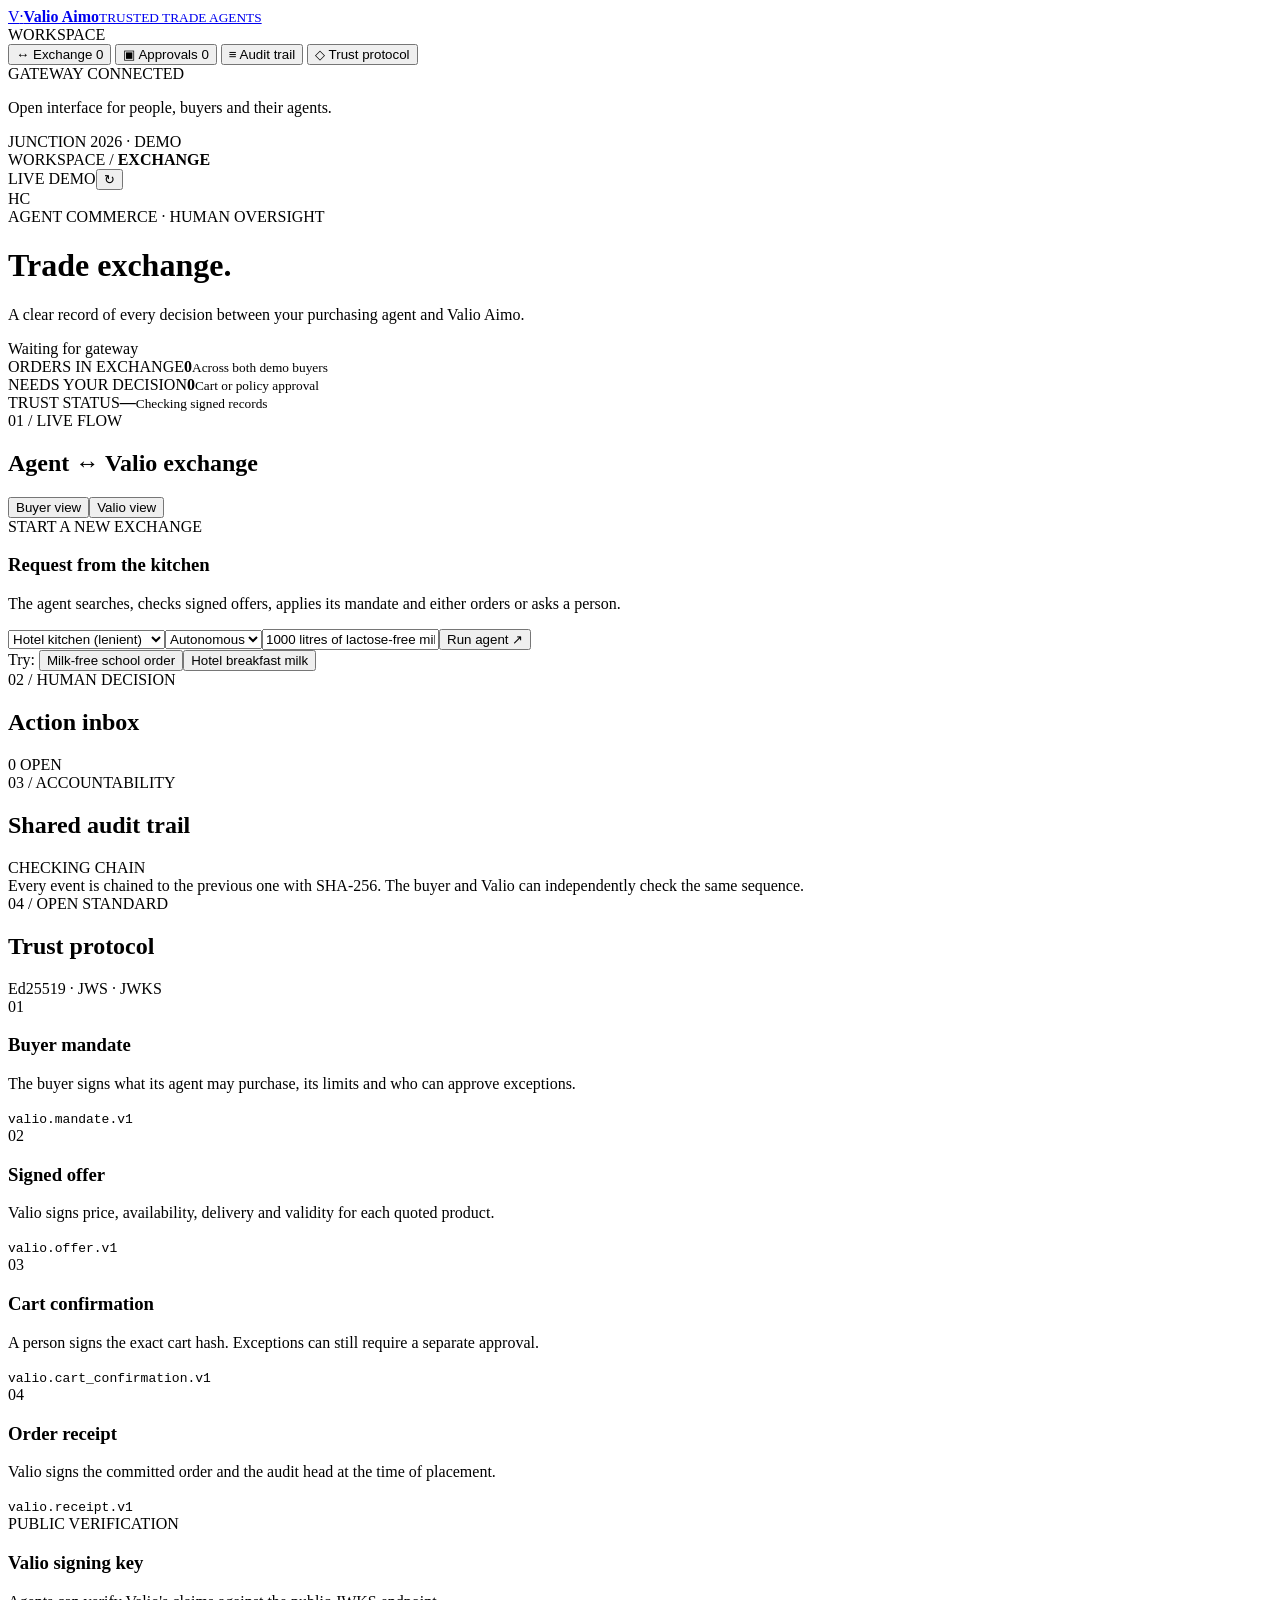
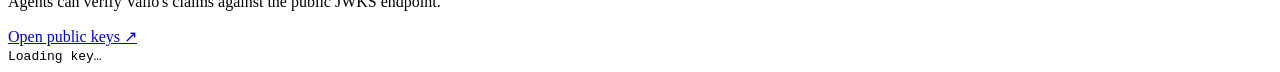
==== trade-agents/web/index.html @ f9c4aab0 "feat: опубликовать Trusted Trade Agents для Junction 2026" ====
<!doctype html>
<html lang="en">
<head>
  <meta charset="utf-8">
  <meta name="viewport" content="width=device-width, initial-scale=1">
  <meta name="theme-color" content="#f6f5f0">
  <title>Valio Aimo · Trusted Trade Agents</title>
  <link rel="stylesheet" href="/app.css">
  <script type="module" src="/app.js"></script>
</head>
<body>
  <div class="shell">
    <aside class="sidebar">
      <a class="brand" href="/" aria-label="Valio Aimo home"><span class="brand-mark">V<span>·</span></span><span class="brand-copy"><strong>Valio Aimo</strong><small>TRUSTED TRADE AGENTS</small></span></a>
      <div class="workspace-label">WORKSPACE <span class="workspace-dot"></span></div>
      <nav aria-label="Main navigation">
        <button class="nav-item active" data-view="exchange"><span class="nav-icon">↔</span> Exchange <span class="nav-count" id="exchange-count">0</span></button>
        <button class="nav-item" data-view="inbox"><span class="nav-icon">▣</span> Approvals <span class="nav-count" id="inbox-count">0</span></button>
        <button class="nav-item" data-view="audit"><span class="nav-icon">≡</span> Audit trail</button>
        <button class="nav-item" data-view="trust"><span class="nav-icon">◇</span> Trust protocol</button>
      </nav>
      <div class="sidebar-bottom"><div class="gateway-status"><span class="live-dot"></span> GATEWAY CONNECTED</div><p>Open interface for people, buyers and their agents.</p><div class="sidebar-version">JUNCTION 2026 <span>·</span> DEMO</div></div>
    </aside>

    <main class="main">
      <header class="topbar"><div class="breadcrumb">WORKSPACE <span>/</span> <b id="breadcrumb">EXCHANGE</b></div><div class="top-actions"><span class="env-pill"><span class="live-dot"></span> LIVE DEMO</span><button class="icon-button" id="refresh" aria-label="Refresh data" title="Refresh data">↻</button><div class="avatar" title="Human reviewer">HC</div></div></header>
      <div class="content">
        <div class="page-heading"><div><div class="eyebrow">AGENT COMMERCE · HUMAN OVERSIGHT</div><h1 id="page-title">Trade exchange<span class="title-period">.</span></h1><p id="page-subtitle">A clear record of every decision between your purchasing agent and Valio Aimo.</p></div><div class="heading-right"><span class="updated" id="updated">Waiting for gateway</span></div></div>

        <section class="view" id="view-exchange">
          <div class="overview-grid"><div class="metric"><span>ORDERS IN EXCHANGE</span><strong id="metric-orders">0</strong><small>Across both demo buyers</small></div><div class="metric"><span>NEEDS YOUR DECISION</span><strong id="metric-pending">0</strong><small>Cart or policy approval</small></div><div class="metric"><span>TRUST STATUS</span><strong class="trust-metric" id="metric-trust">—</strong><small id="metric-trust-note">Checking signed records</small></div></div>
          <div class="section-top"><div><div class="section-kicker">01 / LIVE FLOW</div><h2>Agent ↔ Valio exchange</h2></div><div class="segmented" aria-label="Perspective"><button class="selected" data-perspective="buyer">Buyer view</button><button data-perspective="valio">Valio view</button></div></div>
          <div class="exchange-layout"><div class="exchange-list" id="order-list"></div><div class="detail-panel" id="order-detail"></div></div>
          <div class="request-panel"><div><div class="section-kicker">START A NEW EXCHANGE</div><h3>Request from the kitchen</h3><p>The agent searches, checks signed offers, applies its mandate and either orders or asks a person.</p></div><form id="agent-form"><div class="request-fields"><select id="buyer-select" aria-label="Buyer"><option value="hotel">Hotel kitchen (lenient)</option><option value="school">School kitchen (strict)</option><option value="hospital">Hospital kitchen (strict)</option></select><select id="mode-select" aria-label="Autonomy mode"><option value="autonomous">Autonomous</option><option value="confirm_cart">Confirm cart</option><option value="advise">Advise only</option></select><input id="request-input" aria-label="Kitchen request" value="1000 litres of lactose-free milk by Monday" required minlength="5"><button class="primary-button" type="submit" id="run-button">Run agent <span>↗</span></button></div><div class="request-examples">Try: <button type="button" data-example="20 kg milk-free margarine by Wednesday" data-buyer="school">Milk-free school order</button><button type="button" data-example="1000 litres of lactose-free milk by Monday" data-buyer="hotel">Hotel breakfast milk</button></div></form></div>
        </section>

        <section class="view hidden" id="view-inbox"><div class="section-top"><div><div class="section-kicker">02 / HUMAN DECISION</div><h2>Action inbox</h2></div><span class="soft-tag" id="inbox-label">0 OPEN</span></div><div id="inbox-list" class="inbox-list"></div></section>
        <section class="view hidden" id="view-audit"><div class="section-top"><div><div class="section-kicker">03 / ACCOUNTABILITY</div><h2>Shared audit trail</h2></div><span class="soft-tag" id="chain-status">CHECKING CHAIN</span></div><div class="audit-intro">Every event is chained to the previous one with SHA-256. The buyer and Valio can independently check the same sequence.</div><div id="audit-list" class="audit-list"></div></section>
        <section class="view hidden" id="view-trust"><div class="section-top"><div><div class="section-kicker">04 / OPEN STANDARD</div><h2>Trust protocol</h2></div><span class="soft-tag">Ed25519 · JWS · JWKS</span></div><div class="protocol-grid"><article><span class="protocol-number">01</span><h3>Buyer mandate</h3><p>The buyer signs what its agent may purchase, its limits and who can approve exceptions.</p><code>valio.mandate.v1</code></article><article><span class="protocol-number">02</span><h3>Signed offer</h3><p>Valio signs price, availability, delivery and validity for each quoted product.</p><code>valio.offer.v1</code></article><article><span class="protocol-number">03</span><h3>Cart confirmation</h3><p>A person signs the exact cart hash. Exceptions can still require a separate approval.</p><code>valio.cart_confirmation.v1</code></article><article><span class="protocol-number">04</span><h3>Order receipt</h3><p>Valio signs the committed order and the audit head at the time of placement.</p><code>valio.receipt.v1</code></article></div><div class="key-panel"><div><div class="section-kicker">PUBLIC VERIFICATION</div><h3>Valio signing key</h3><p>Agents can verify Valio's claims against the public JWKS endpoint.</p><a href="/api/.well-known/valio-agent-keys" target="_blank" rel="noreferrer">Open public keys ↗</a></div><code id="key-id">Loading key…</code></div></section>
      </div>
    </main>
  </div>
  <div class="toast" id="toast" role="status" aria-live="polite"></div>
</body>
</html>
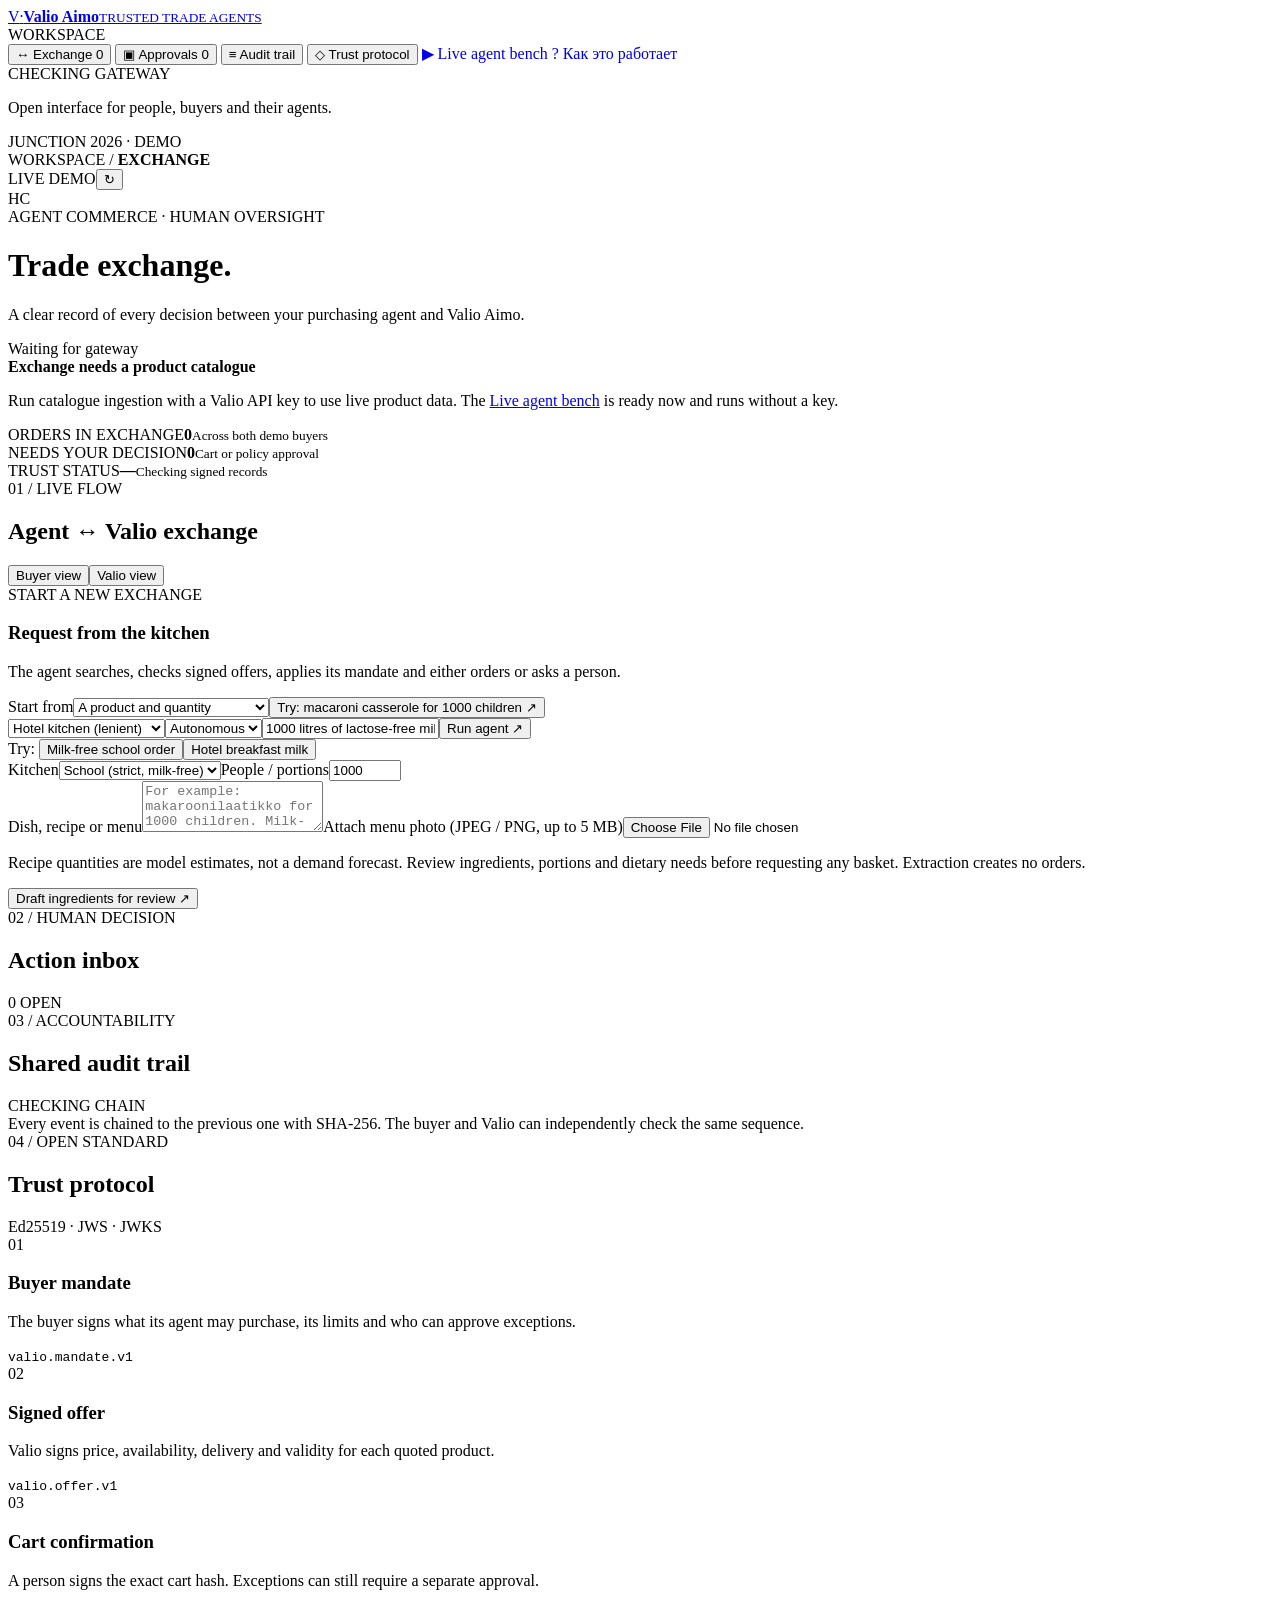
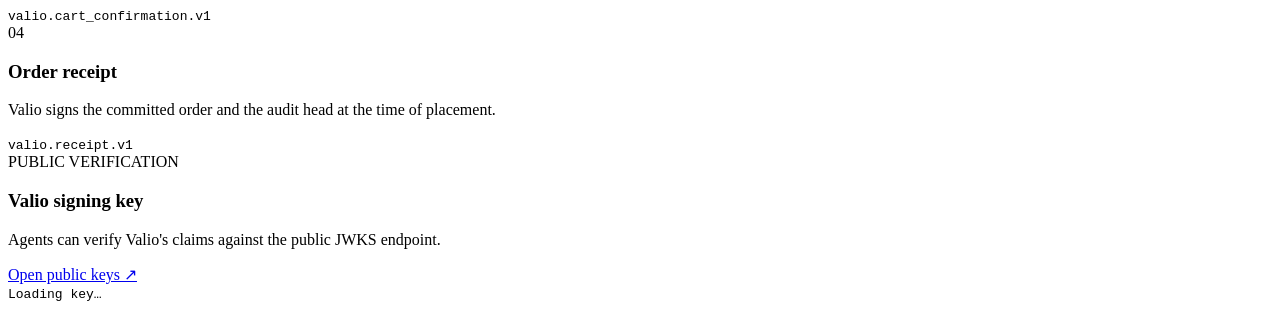
==== commit 65219e49: "feat: обновить публичный снимок демо и бенчмарка" ====
--- a/trade-agents/web/index.html
+++ b/trade-agents/web/index.html
@@ -6,7 +6,9 @@
   <meta name="theme-color" content="#f6f5f0">
   <title>Valio Aimo · Trusted Trade Agents</title>
   <link rel="stylesheet" href="/app.css">
+  <link rel="stylesheet" href="/menu.css">
   <script type="module" src="/app.js"></script>
+  <script type="module" src="/menu.js"></script>
 </head>
 <body>
   <div class="shell">
@@ -18,20 +20,23 @@
         <button class="nav-item" data-view="inbox"><span class="nav-icon">▣</span> Approvals <span class="nav-count" id="inbox-count">0</span></button>
         <button class="nav-item" data-view="audit"><span class="nav-icon">≡</span> Audit trail</button>
         <button class="nav-item" data-view="trust"><span class="nav-icon">◇</span> Trust protocol</button>
+        <a class="nav-item" href="/live" style="text-decoration:none"><span class="nav-icon">▶</span> Live agent bench</a>
+        <a class="nav-item" href="/how-it-works" style="text-decoration:none"><span class="nav-icon">?</span> Как это работает</a>
       </nav>
-      <div class="sidebar-bottom"><div class="gateway-status"><span class="live-dot"></span> GATEWAY CONNECTED</div><p>Open interface for people, buyers and their agents.</p><div class="sidebar-version">JUNCTION 2026 <span>·</span> DEMO</div></div>
+      <div class="sidebar-bottom"><div class="gateway-status" id="gateway-status"><span class="live-dot"></span> <span id="gateway-status-text">CHECKING GATEWAY</span></div><p>Open interface for people, buyers and their agents.</p><div class="sidebar-version">JUNCTION 2026 <span>·</span> DEMO</div></div>
     </aside>
 
     <main class="main">
       <header class="topbar"><div class="breadcrumb">WORKSPACE <span>/</span> <b id="breadcrumb">EXCHANGE</b></div><div class="top-actions"><span class="env-pill"><span class="live-dot"></span> LIVE DEMO</span><button class="icon-button" id="refresh" aria-label="Refresh data" title="Refresh data">↻</button><div class="avatar" title="Human reviewer">HC</div></div></header>
       <div class="content">
         <div class="page-heading"><div><div class="eyebrow">AGENT COMMERCE · HUMAN OVERSIGHT</div><h1 id="page-title">Trade exchange<span class="title-period">.</span></h1><p id="page-subtitle">A clear record of every decision between your purchasing agent and Valio Aimo.</p></div><div class="heading-right"><span class="updated" id="updated">Waiting for gateway</span></div></div>
+        <div class="setup-banner hidden" id="setup-banner" role="status"><strong>Exchange needs a product catalogue</strong><p>Run catalogue ingestion with a Valio API key to use live product data. The <a href="/live">Live agent bench</a> is ready now and runs without a key.</p></div>
 
         <section class="view" id="view-exchange">
           <div class="overview-grid"><div class="metric"><span>ORDERS IN EXCHANGE</span><strong id="metric-orders">0</strong><small>Across both demo buyers</small></div><div class="metric"><span>NEEDS YOUR DECISION</span><strong id="metric-pending">0</strong><small>Cart or policy approval</small></div><div class="metric"><span>TRUST STATUS</span><strong class="trust-metric" id="metric-trust">—</strong><small id="metric-trust-note">Checking signed records</small></div></div>
           <div class="section-top"><div><div class="section-kicker">01 / LIVE FLOW</div><h2>Agent ↔ Valio exchange</h2></div><div class="segmented" aria-label="Perspective"><button class="selected" data-perspective="buyer">Buyer view</button><button data-perspective="valio">Valio view</button></div></div>
           <div class="exchange-layout"><div class="exchange-list" id="order-list"></div><div class="detail-panel" id="order-detail"></div></div>
-          <div class="request-panel"><div><div class="section-kicker">START A NEW EXCHANGE</div><h3>Request from the kitchen</h3><p>The agent searches, checks signed offers, applies its mandate and either orders or asks a person.</p></div><form id="agent-form"><div class="request-fields"><select id="buyer-select" aria-label="Buyer"><option value="hotel">Hotel kitchen (lenient)</option><option value="school">School kitchen (strict)</option><option value="hospital">Hospital kitchen (strict)</option></select><select id="mode-select" aria-label="Autonomy mode"><option value="autonomous">Autonomous</option><option value="confirm_cart">Confirm cart</option><option value="advise">Advise only</option></select><input id="request-input" aria-label="Kitchen request" value="1000 litres of lactose-free milk by Monday" required minlength="5"><button class="primary-button" type="submit" id="run-button">Run agent <span>↗</span></button></div><div class="request-examples">Try: <button type="button" data-example="20 kg milk-free margarine by Wednesday" data-buyer="school">Milk-free school order</button><button type="button" data-example="1000 litres of lactose-free milk by Monday" data-buyer="hotel">Hotel breakfast milk</button></div></form></div>
+          <div class="request-panel"><div><div class="section-kicker">START A NEW EXCHANGE</div><h3>Request from the kitchen</h3><p>The agent searches, checks signed offers, applies its mandate and either orders or asks a person.</p></div><div class="kitchen-request-modes"><label for="request-kind">Start from</label><select id="request-kind"><option value="product">A product and quantity</option><option value="menu">A dish, recipe or menu image</option></select><button type="button" class="text-button" id="menu-example">Try: macaroni casserole for 1000 children ↗</button></div><form id="agent-form"><div class="request-fields"><select id="buyer-select" aria-label="Buyer"><option value="hotel">Hotel kitchen (lenient)</option><option value="school">School kitchen (strict)</option><option value="hospital">Hospital kitchen (strict)</option></select><select id="mode-select" aria-label="Autonomy mode"><option value="autonomous">Autonomous</option><option value="confirm_cart">Confirm cart</option><option value="advise">Advise only</option></select><input id="request-input" aria-label="Kitchen request" value="1000 litres of lactose-free milk by Monday" required minlength="5"><button class="primary-button" type="submit" id="run-button">Run agent <span>↗</span></button></div><div class="request-examples">Try: <button type="button" data-example="20 kg milk-free margarine by Wednesday" data-buyer="school">Milk-free school order</button><button type="button" data-example="1000 litres of lactose-free milk by Monday" data-buyer="hotel">Hotel breakfast milk</button></div></form><form id="menu-form" class="hidden"><div class="menu-fields"><label>Kitchen<select id="menu-buyer"><option value="school">School (strict, milk-free)</option><option value="hospital">Hospital (strict)</option><option value="hotel">Hotel</option></select></label><label>People / portions<input id="menu-guests" type="number" min="1" max="10000" step="1" value="1000" required></label></div><label class="menu-description-label" for="menu-text">Dish, recipe or menu</label><textarea id="menu-text" rows="3" maxlength="12000" placeholder="For example: makaroonilaatikko for 1000 children. Milk-free school kitchen; draft ingredients for chef review."></textarea><label class="menu-attachment" for="menu-image">Attach menu photo (JPEG / PNG, up to 5 MB)<input id="menu-image" type="file" accept="image/jpeg,image/png"></label><p class="menu-help">Recipe quantities are model estimates, not a demand forecast. Review ingredients, portions and dietary needs before requesting any basket. Extraction creates no orders.</p><button class="primary-button" type="submit" id="menu-draft-button">Draft ingredients for review ↗</button><div id="menu-message" role="status" aria-live="polite"></div></form><section class="menu-preview hidden" id="menu-preview" aria-label="Review ingredient draft"></section></div>
         </section>
 
         <section class="view hidden" id="view-inbox"><div class="section-top"><div><div class="section-kicker">02 / HUMAN DECISION</div><h2>Action inbox</h2></div><span class="soft-tag" id="inbox-label">0 OPEN</span></div><div id="inbox-list" class="inbox-list"></div></section>
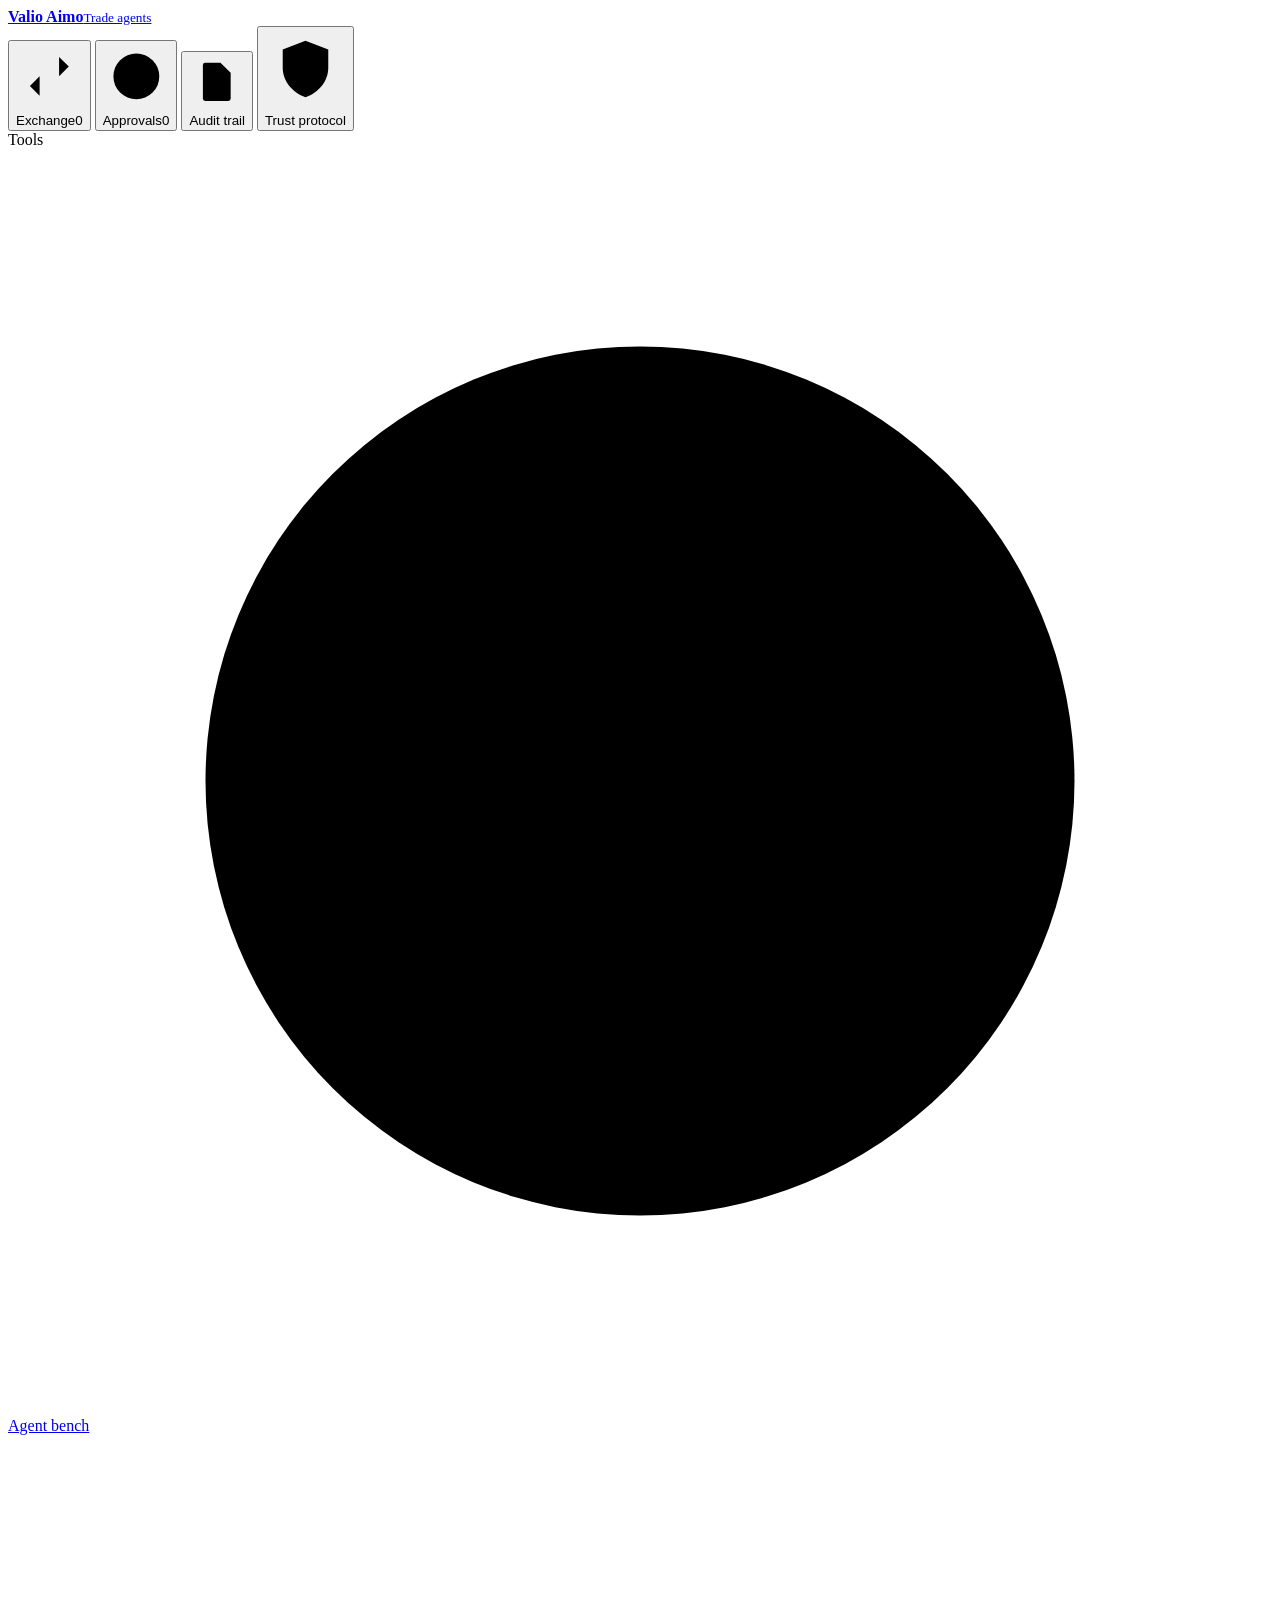
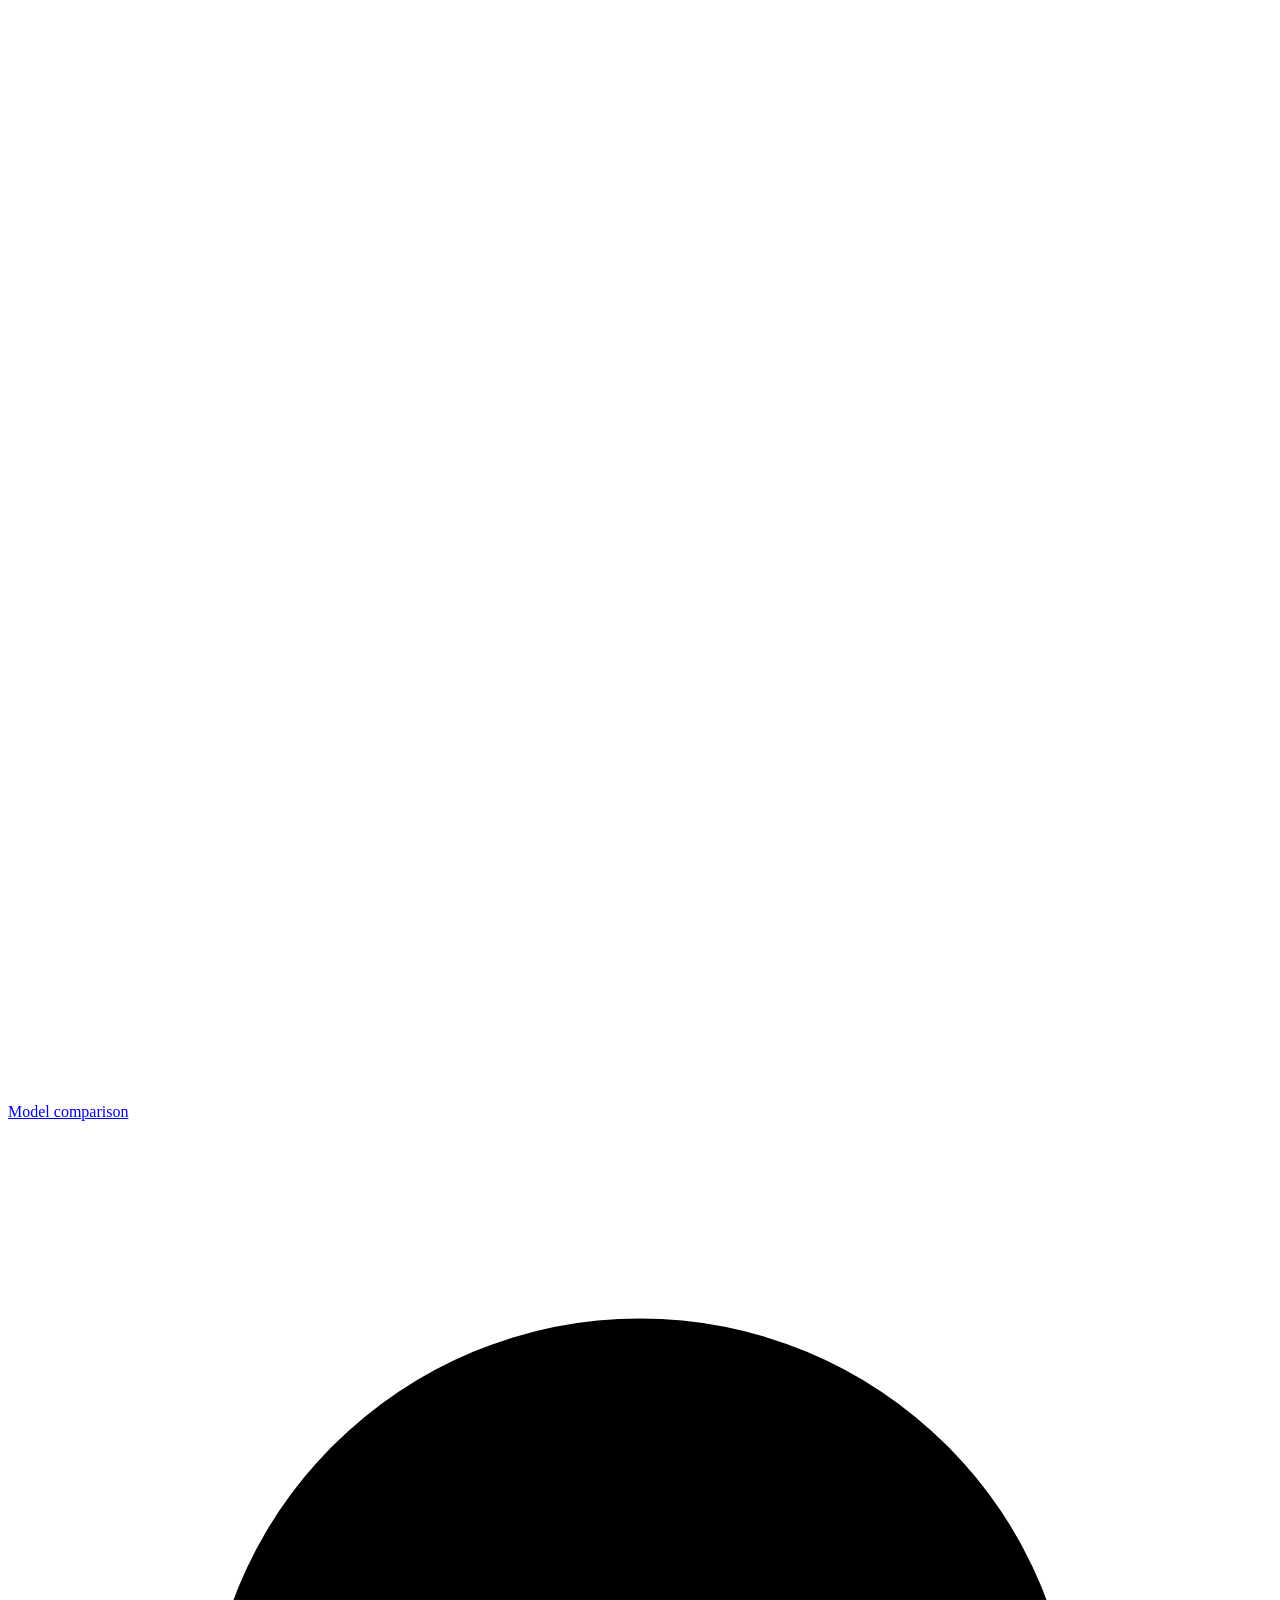
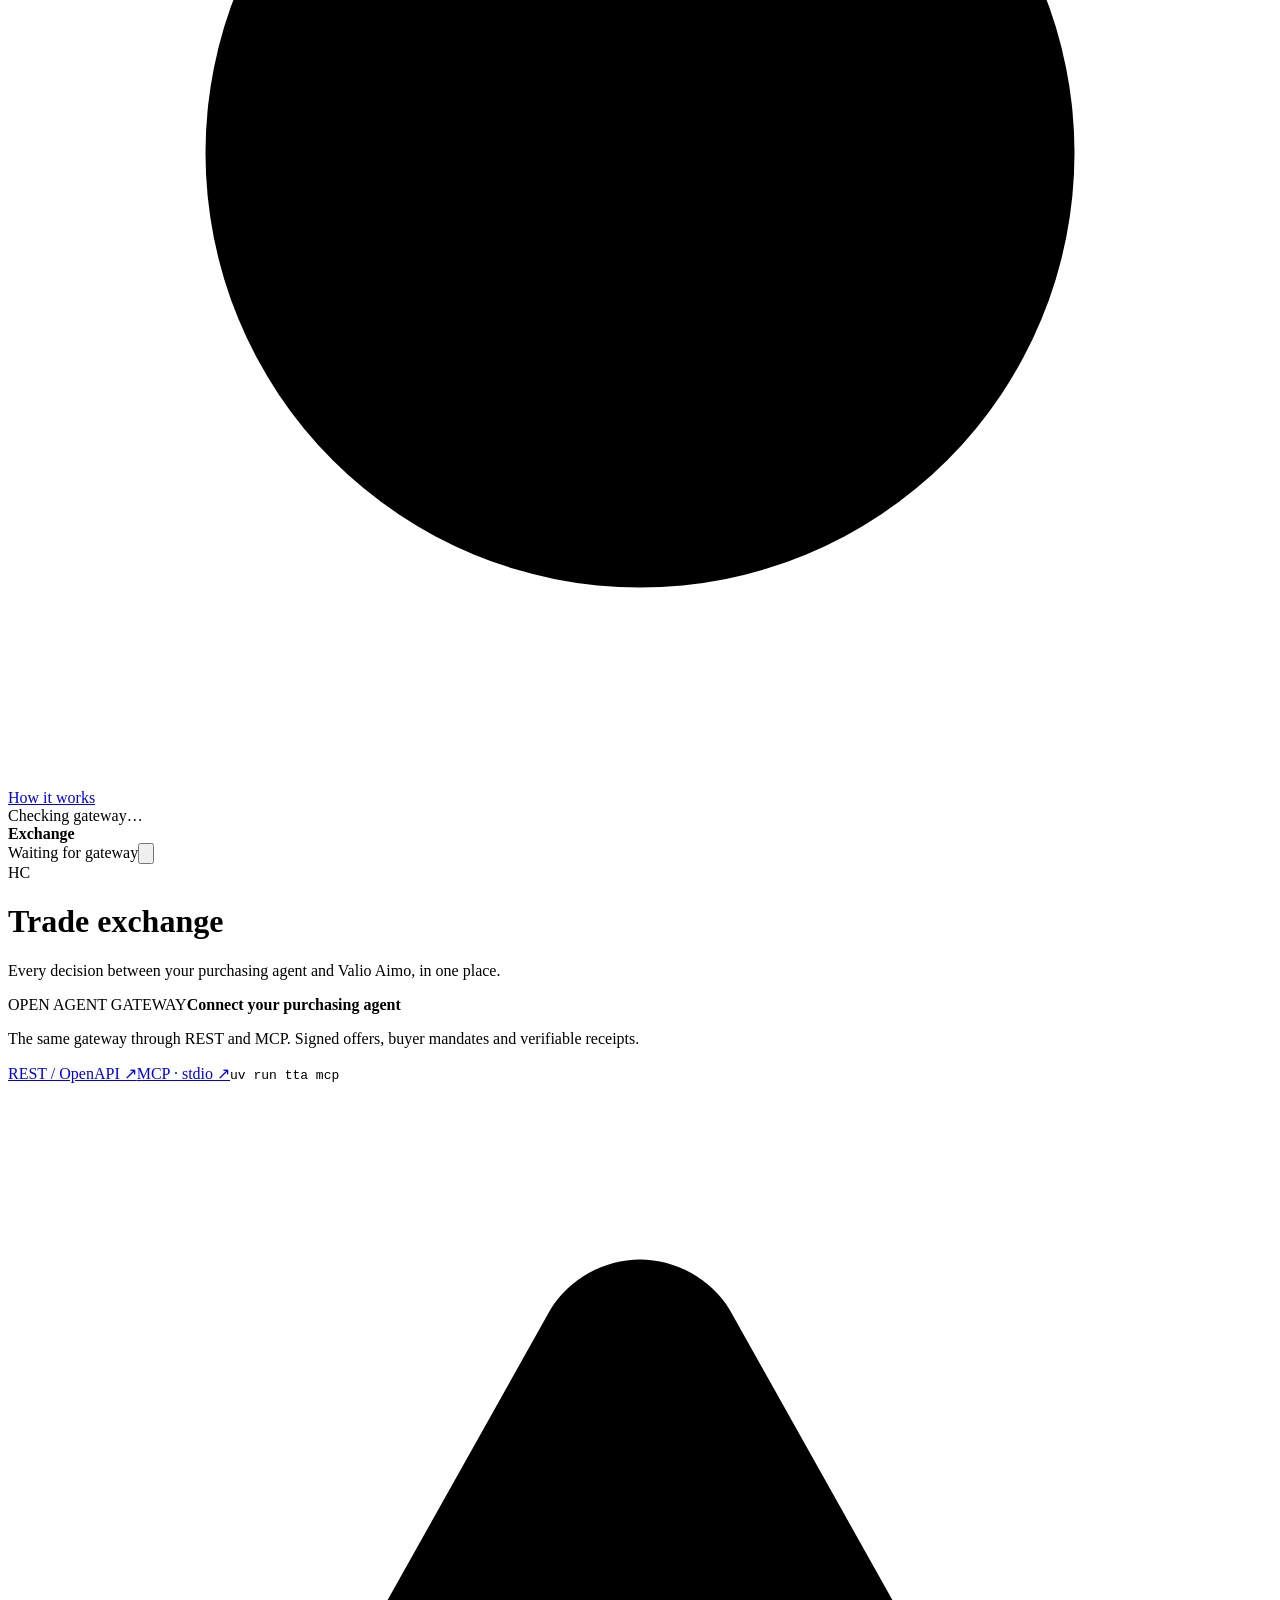
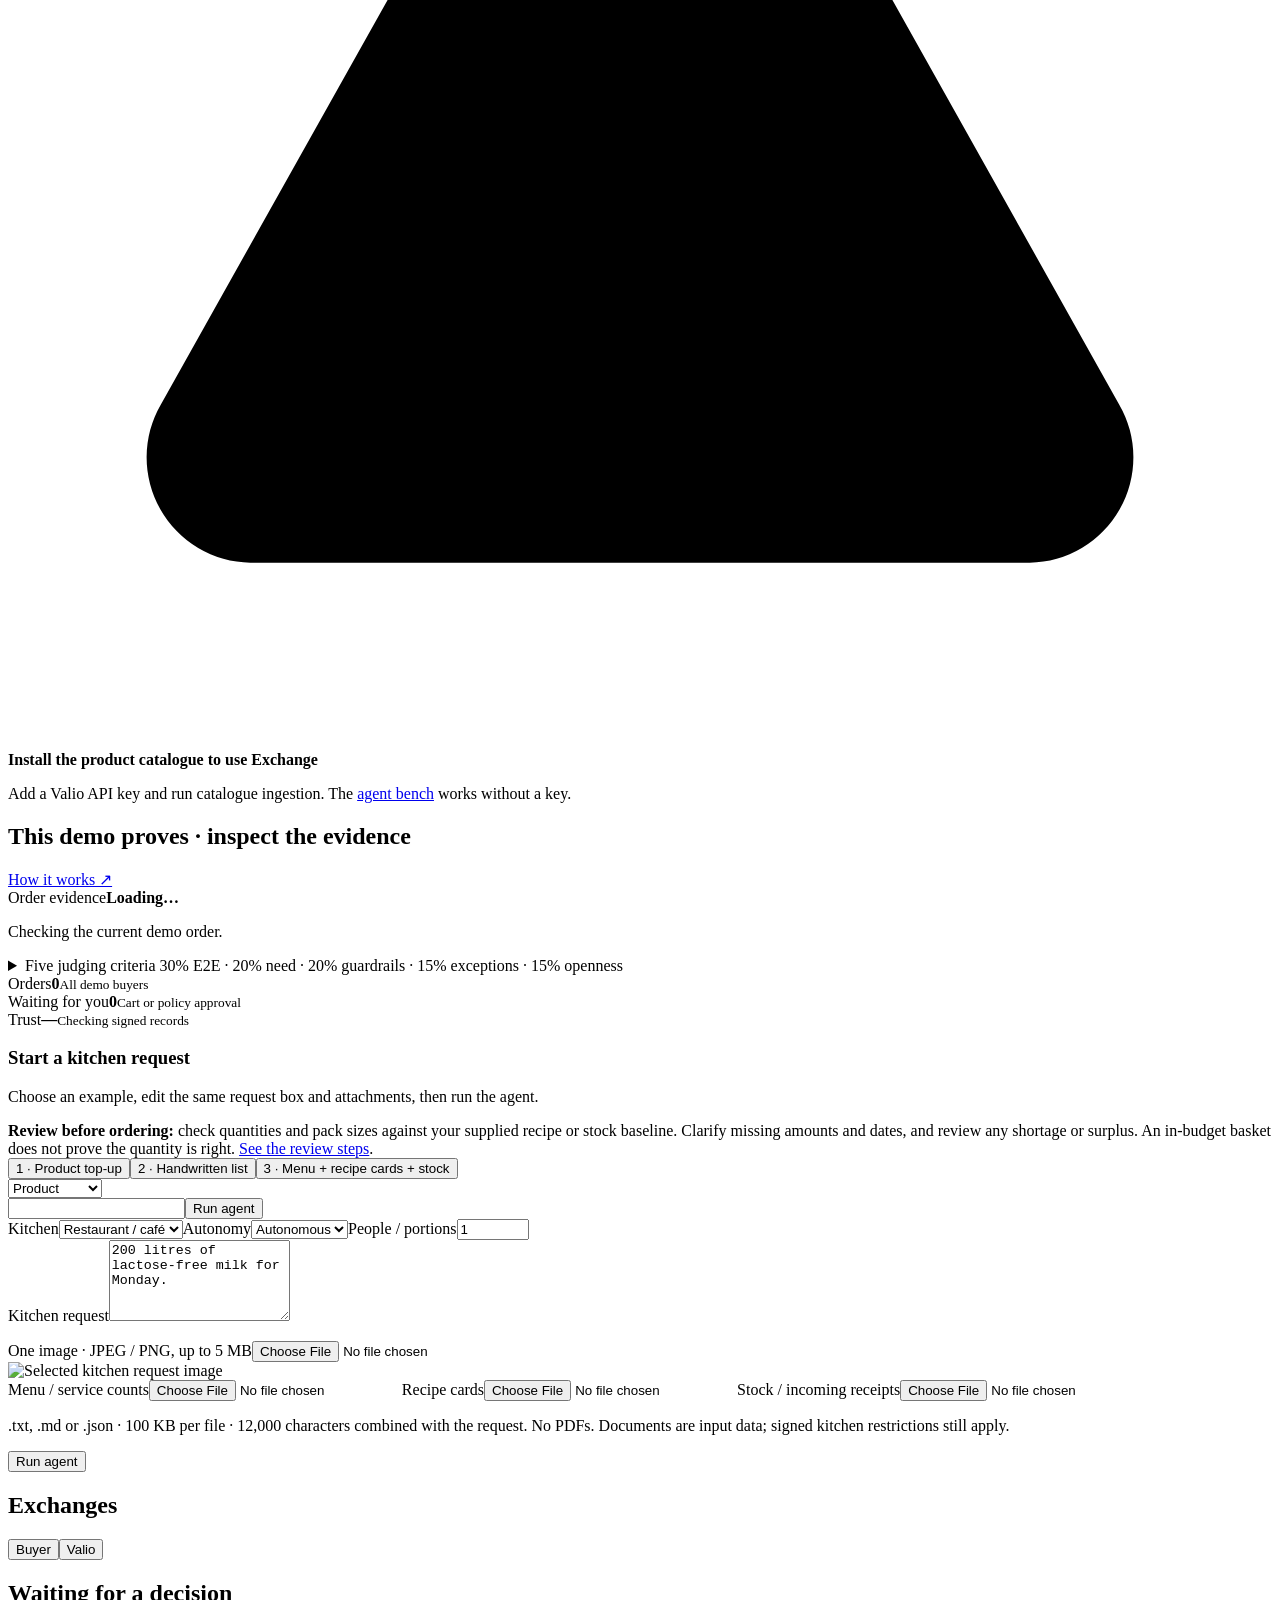
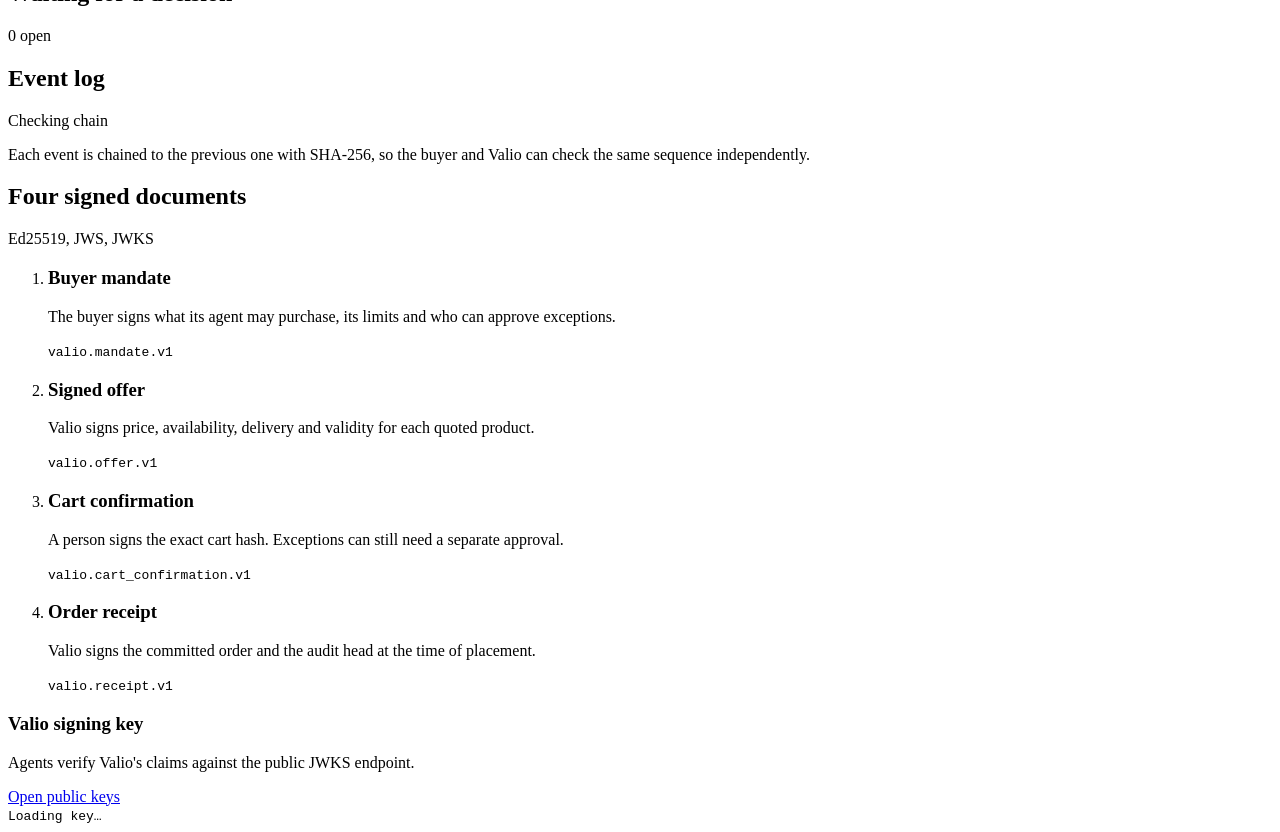
==== commit 55e27a86: "feat: publish English demo and reproducible agent evaluations" ====
--- a/trade-agents/web/index.html
+++ b/trade-agents/web/index.html
@@ -2,46 +2,60 @@
 <html lang="en">
 <head>
   <meta charset="utf-8">
-  <meta name="viewport" content="width=device-width, initial-scale=1">
-  <meta name="theme-color" content="#f6f5f0">
+  <meta name="viewport" content="width=device-width, initial-scale=1, viewport-fit=cover">
+  <meta name="theme-color" content="#f5f5f7" media="(prefers-color-scheme: light)">
+  <meta name="theme-color" content="#000000" media="(prefers-color-scheme: dark)">
   <title>Valio Aimo · Trusted Trade Agents</title>
   <link rel="stylesheet" href="/app.css">
-  <link rel="stylesheet" href="/menu.css">
-  <script type="module" src="/app.js"></script>
-  <script type="module" src="/menu.js"></script>
+  <link rel="stylesheet" href="/menu.css?v=unified-presets-2">
+  <link rel="stylesheet" href="/demo-proof.css?v=1">
+  <script type="module" src="/demo-proof.js?v=1"></script>
+  <script type="module" src="/app.js?v=actual-time-6"></script>
+  <script type="module" src="/menu.js?v=unified-presets-2"></script>
 </head>
 <body>
   <div class="shell">
     <aside class="sidebar">
-      <a class="brand" href="/" aria-label="Valio Aimo home"><span class="brand-mark">V<span>·</span></span><span class="brand-copy"><strong>Valio Aimo</strong><small>TRUSTED TRADE AGENTS</small></span></a>
-      <div class="workspace-label">WORKSPACE <span class="workspace-dot"></span></div>
+      <a class="brand" href="/" aria-label="Valio Aimo home"><strong>Valio Aimo</strong><small>Trade agents</small></a>
       <nav aria-label="Main navigation">
-        <button class="nav-item active" data-view="exchange"><span class="nav-icon">↔</span> Exchange <span class="nav-count" id="exchange-count">0</span></button>
-        <button class="nav-item" data-view="inbox"><span class="nav-icon">▣</span> Approvals <span class="nav-count" id="inbox-count">0</span></button>
-        <button class="nav-item" data-view="audit"><span class="nav-icon">≡</span> Audit trail</button>
-        <button class="nav-item" data-view="trust"><span class="nav-icon">◇</span> Trust protocol</button>
-        <a class="nav-item" href="/live" style="text-decoration:none"><span class="nav-icon">▶</span> Live agent bench</a>
-        <a class="nav-item" href="/how-it-works" style="text-decoration:none"><span class="nav-icon">?</span> Как это работает</a>
+        <button class="nav-item active" data-view="exchange"><svg class="nav-icon" viewBox="0 0 24 24" aria-hidden="true" focusable="false"><path d="M4 8.5h15M15.5 5 19 8.5 15.5 12M20 15.5H5M8.5 12 5 15.5 8.5 19"/></svg><span class="nav-label" data-short="Exchange">Exchange</span><span class="nav-count" id="exchange-count">0</span></button>
+        <button class="nav-item" data-view="inbox"><svg class="nav-icon" viewBox="0 0 24 24" aria-hidden="true" focusable="false"><circle cx="12" cy="12" r="8.25"/><path d="m8.4 12.2 2.4 2.4 4.8-5"/></svg><span class="nav-label" data-short="Approvals">Approvals</span><span class="nav-count" id="inbox-count">0</span></button>
+        <button class="nav-item" data-view="audit"><svg class="nav-icon" viewBox="0 0 24 24" aria-hidden="true" focusable="false"><path d="M7 3.75h6.5L18 8.25v11a1 1 0 0 1-1 1H7a1 1 0 0 1-1-1V4.75a1 1 0 0 1 1-1Z"/><path d="M13.5 3.75v4.5H18M9 12.5h6M9 16h4"/></svg><span class="nav-label" data-short="Audit">Audit trail</span></button>
+        <button class="nav-item" data-view="trust"><svg class="nav-icon" viewBox="0 0 24 24" aria-hidden="true" focusable="false"><path d="m12 3.5 6.75 2.6v5.3c0 4.1-2.8 7.4-6.75 8.8-3.95-1.4-6.75-4.7-6.75-8.8V6.1Z"/><path d="m9.3 12 2 2 3.6-3.8"/></svg><span class="nav-label" data-short="Trust">Trust protocol</span></button>
+        <div class="nav-group">Tools</div>
+        <a class="nav-item" href="/live"><svg class="nav-icon" viewBox="0 0 24 24" aria-hidden="true" focusable="false"><circle cx="12" cy="12" r="8.25"/><path class="fill" d="M10.2 8.7v6.6l5.3-3.3Z"/></svg><span class="nav-label" data-short="Bench">Agent bench</span></a>
+        <a class="nav-item" href="/models"><svg class="nav-icon" viewBox="0 0 24 24" aria-hidden="true" focusable="false"><path d="M5 19V12M12 19V5M19 19V9"/></svg><span class="nav-label" data-short="Models">Model comparison</span></a>
+        <a class="nav-item" href="/how-it-works"><svg class="nav-icon" viewBox="0 0 24 24" aria-hidden="true" focusable="false"><circle cx="12" cy="12" r="8.25"/><path d="M9.8 9.7a2.3 2.3 0 1 1 3.2 2.1c-.6.3-1 .8-1 1.4v.3"/><circle class="fill" cx="12" cy="16.3" r=".95"/></svg><span class="nav-label" data-short="How it works">How it works</span></a>
       </nav>
-      <div class="sidebar-bottom"><div class="gateway-status" id="gateway-status"><span class="live-dot"></span> <span id="gateway-status-text">CHECKING GATEWAY</span></div><p>Open interface for people, buyers and their agents.</p><div class="sidebar-version">JUNCTION 2026 <span>·</span> DEMO</div></div>
+      <div class="sidebar-bottom"><div class="gateway-status" id="gateway-status"><span class="live-dot"></span><span id="gateway-status-text">Checking gateway…</span></div></div>
     </aside>
 
     <main class="main">
-      <header class="topbar"><div class="breadcrumb">WORKSPACE <span>/</span> <b id="breadcrumb">EXCHANGE</b></div><div class="top-actions"><span class="env-pill"><span class="live-dot"></span> LIVE DEMO</span><button class="icon-button" id="refresh" aria-label="Refresh data" title="Refresh data">↻</button><div class="avatar" title="Human reviewer">HC</div></div></header>
+      <header class="topbar"><b class="breadcrumb" id="breadcrumb">Exchange</b><div class="top-actions"><span class="updated" id="updated">Waiting for gateway</span><button class="icon-button" id="refresh" aria-label="Refresh data" title="Refresh"><svg viewBox="0 0 24 24"><path d="M18.5 12.5a6.5 6.5 0 1 1-1.9-4.6"/><path d="M17 3.8v4.4h-4.4"/></svg></button><div class="avatar" title="Human reviewer">HC</div></div></header>
       <div class="content">
-        <div class="page-heading"><div><div class="eyebrow">AGENT COMMERCE · HUMAN OVERSIGHT</div><h1 id="page-title">Trade exchange<span class="title-period">.</span></h1><p id="page-subtitle">A clear record of every decision between your purchasing agent and Valio Aimo.</p></div><div class="heading-right"><span class="updated" id="updated">Waiting for gateway</span></div></div>
-        <div class="setup-banner hidden" id="setup-banner" role="status"><strong>Exchange needs a product catalogue</strong><p>Run catalogue ingestion with a Valio API key to use live product data. The <a href="/live">Live agent bench</a> is ready now and runs without a key.</p></div>
+        <div class="page-heading"><h1 id="page-title">Trade exchange</h1><p id="page-subtitle">Every decision between your purchasing agent and Valio Aimo, in one place.</p></div>
+        <section class="integration-strip" aria-label="Open agent interfaces"><div><span class="integration-kicker">OPEN AGENT GATEWAY</span><strong>Connect your purchasing agent</strong><p>The same gateway through REST and MCP. Signed offers, buyer mandates and verifiable receipts.</p></div><div class="integration-actions"><a href="/api/docs">REST / OpenAPI ↗</a><a href="/how-it-works#mcp">MCP · stdio ↗</a><code>uv run tta mcp</code></div></section>
+        <div class="setup-banner hidden" id="setup-banner" role="status"><svg viewBox="0 0 24 24"><path d="M10.3 4.3 2.9 17.5A2 2 0 0 0 4.6 20.5h14.8a2 2 0 0 0 1.7-3L13.7 4.3a2 2 0 0 0-3.4 0Z"/><path d="M12 9.5v4"/><circle class="fill" cx="12" cy="16.6" r=".95"/></svg><div><strong>Install the product catalogue to use Exchange</strong><p>Add a Valio API key and run catalogue ingestion. The <a href="/live">agent bench</a> works without a key.</p></div></div>
 
         <section class="view" id="view-exchange">
-          <div class="overview-grid"><div class="metric"><span>ORDERS IN EXCHANGE</span><strong id="metric-orders">0</strong><small>Across both demo buyers</small></div><div class="metric"><span>NEEDS YOUR DECISION</span><strong id="metric-pending">0</strong><small>Cart or policy approval</small></div><div class="metric"><span>TRUST STATUS</span><strong class="trust-metric" id="metric-trust">—</strong><small id="metric-trust-note">Checking signed records</small></div></div>
-          <div class="section-top"><div><div class="section-kicker">01 / LIVE FLOW</div><h2>Agent ↔ Valio exchange</h2></div><div class="segmented" aria-label="Perspective"><button class="selected" data-perspective="buyer">Buyer view</button><button data-perspective="valio">Valio view</button></div></div>
+          <section id="demo-proof" class="demo-proof" aria-label="Demo evidence against judging criteria"><div class="proof-heading"><h2>This demo proves · inspect the evidence</h2><a href="/how-it-works">How it works ↗</a></div><div id="proof-milestones" class="proof-milestones"><div class="proof-step"><span>Order evidence</span><strong>Loading…</strong></div></div><p id="proof-context" role="status">Checking the current demo order.</p><details><summary>Five judging criteria <span class="proof-tags">30% E2E · 20% need · 20% guardrails · 15% exceptions · 15% openness</span></summary><p class="menu-help">These percentages are judging weights, not scores earned by this demo.</p><div class="proof-criteria"><article><span class="proof-weight">30%</span><h3>End-to-end workflow</h3><p id="proof-e2e">No complete order evidence yet.</p><a href="#order-detail">Inspect this exchange</a></article><article><span class="proof-weight">20%</span><h3>Real user need</h3><p>Three kitchen request presets support product top-ups, handwritten lists, and menu / recipe / stock inputs. Time saved has not been measured.</p><a href="#kitchen-request-panel">Try a kitchen request</a></article><article><span class="proof-weight">20%</span><h3>Autonomy & guardrails</h3><p id="proof-guardrails">No order checks yet.</p><a href="/how-it-works#quantity-review">Review quantity assumptions</a></article><article><span class="proof-weight">15%</span><h3>Exceptions & recovery</h3><p>Inspect cutoff, allergen and unavailable-stock cases in the bench. Their presence does not mean they were tested in this order.</p><a href="/live?dataset=synthetic&mode=offline">Explore exception cases</a></article><article><span class="proof-weight">15%</span><h3>Open, verifiable integration</h3><p>REST/MCP boundaries and signed records can be inspected. Mock supplier inputs and demo orders are not production delivery integration.</p><a href="/api/docs">REST schema</a> · <a href="/how-it-works#mcp">MCP tools &amp; setup</a> · <a href="/api/.well-known/valio-agent-keys">Public JWKS</a></article></div></details></section>
+          <div class="overview"><div class="metric"><span>Orders</span><strong id="metric-orders">0</strong><small>All demo buyers</small></div><div class="metric"><span>Waiting for you</span><strong id="metric-pending">0</strong><small>Cart or policy approval</small></div><div class="metric"><span>Trust</span><strong class="trust-metric" id="metric-trust">—</strong><small id="metric-trust-note">Checking signed records</small></div></div>
+          <div class="request-panel" id="kitchen-request-panel"><div class="request-copy"><h3>Start a kitchen request</h3><p>Choose an example, edit the same request box and attachments, then run the agent.</p></div>
+<p class="menu-help" style="grid-column:1/-1;margin:0"><strong>Review before ordering:</strong> check quantities and pack sizes against your supplied recipe or stock baseline. Clarify missing amounts and dates, and review any shortage or surplus. An in-budget basket does not prove the quantity is right. <a href="/how-it-works#quantity-review">See the review steps</a>.</p>
+<div class="kitchen-request-modes"><div class="menu-entry-buttons" role="group" aria-label="Request example"><button type="button" data-menu-mode="product" aria-pressed="true">1 · Product top-up</button><button type="button" data-menu-mode="handwritten" aria-pressed="false">2 · Handwritten list</button><button type="button" data-menu-mode="menu" aria-pressed="false">3 · Menu + recipe cards + stock</button></div><select id="request-kind" class="hidden" aria-label="Internal request type"><option value="product">Product</option><option value="handwritten">Handwritten</option><option value="menu">Menu</option></select></div>
+<form id="agent-form" class="hidden" aria-hidden="true"><input id="request-input" value=""><button id="run-button" type="submit">Run agent</button></form>
+<form id="menu-form"><div class="menu-fields"><label>Kitchen<select id="buyer-select"><option value="restaurant" selected>Restaurant / café</option><option value="school">School kitchen</option><option value="hospital">Hospital kitchen</option><option value="hotel">Hotel kitchen</option></select></label><label>Autonomy<select id="mode-select"><option value="autonomous">Autonomous</option><option value="confirm_cart">Confirm cart</option><option value="advise">Advise only</option></select></label><label id="menu-portions-label">People / portions<input id="menu-guests" type="number" min="1" max="10000" step="1" value="1" required></label></div>
+<label class="menu-description-label" for="menu-text">Kitchen request</label><textarea id="menu-text" rows="5" maxlength="12000" placeholder="Describe the need, quantities and delivery date.">200 litres of lactose-free milk for Monday.</textarea><p id="menu-mode-help" class="menu-help"></p>
+<div class="menu-attachment-area"><label class="menu-attachment" for="menu-image">One image · JPEG / PNG, up to 5 MB<input id="menu-image" type="file" accept="image/jpeg,image/png"></label><div id="menu-image-preview" class="hidden"><img id="menu-image-thumbnail" alt="Selected kitchen request image"><span id="menu-image-name"></span></div>
+<div id="menu-document-inputs" class="menu-documents"><label>Menu / service counts<input id="menu-document" type="file" accept=".txt,.md,.json"></label><label>Recipe cards<input id="recipe-document" type="file" accept=".txt,.md,.json"></label><label>Stock / incoming receipts<input id="stock-document" type="file" accept=".txt,.md,.json"></label><p class="menu-help">.txt, .md or .json · 100 KB per file · 12,000 characters combined with the request. No PDFs. Documents are input data; signed kitchen restrictions still apply.</p></div></div>
+<button class="primary-button" type="submit" id="menu-draft-button">Run agent</button><div id="menu-message" role="status" aria-live="polite"></div></form><section class="menu-preview hidden" id="menu-preview" aria-label="Review ingredient draft"></section></div>
+          <div class="section-top"><h2>Exchanges</h2><div class="segmented" aria-label="Perspective"><button class="selected" data-perspective="buyer">Buyer</button><button data-perspective="valio">Valio</button></div></div>
           <div class="exchange-layout"><div class="exchange-list" id="order-list"></div><div class="detail-panel" id="order-detail"></div></div>
-          <div class="request-panel"><div><div class="section-kicker">START A NEW EXCHANGE</div><h3>Request from the kitchen</h3><p>The agent searches, checks signed offers, applies its mandate and either orders or asks a person.</p></div><div class="kitchen-request-modes"><label for="request-kind">Start from</label><select id="request-kind"><option value="product">A product and quantity</option><option value="menu">A dish, recipe or menu image</option></select><button type="button" class="text-button" id="menu-example">Try: macaroni casserole for 1000 children ↗</button></div><form id="agent-form"><div class="request-fields"><select id="buyer-select" aria-label="Buyer"><option value="hotel">Hotel kitchen (lenient)</option><option value="school">School kitchen (strict)</option><option value="hospital">Hospital kitchen (strict)</option></select><select id="mode-select" aria-label="Autonomy mode"><option value="autonomous">Autonomous</option><option value="confirm_cart">Confirm cart</option><option value="advise">Advise only</option></select><input id="request-input" aria-label="Kitchen request" value="1000 litres of lactose-free milk by Monday" required minlength="5"><button class="primary-button" type="submit" id="run-button">Run agent <span>↗</span></button></div><div class="request-examples">Try: <button type="button" data-example="20 kg milk-free margarine by Wednesday" data-buyer="school">Milk-free school order</button><button type="button" data-example="1000 litres of lactose-free milk by Monday" data-buyer="hotel">Hotel breakfast milk</button></div></form><form id="menu-form" class="hidden"><div class="menu-fields"><label>Kitchen<select id="menu-buyer"><option value="school">School (strict, milk-free)</option><option value="hospital">Hospital (strict)</option><option value="hotel">Hotel</option></select></label><label>People / portions<input id="menu-guests" type="number" min="1" max="10000" step="1" value="1000" required></label></div><label class="menu-description-label" for="menu-text">Dish, recipe or menu</label><textarea id="menu-text" rows="3" maxlength="12000" placeholder="For example: makaroonilaatikko for 1000 children. Milk-free school kitchen; draft ingredients for chef review."></textarea><label class="menu-attachment" for="menu-image">Attach menu photo (JPEG / PNG, up to 5 MB)<input id="menu-image" type="file" accept="image/jpeg,image/png"></label><p class="menu-help">Recipe quantities are model estimates, not a demand forecast. Review ingredients, portions and dietary needs before requesting any basket. Extraction creates no orders.</p><button class="primary-button" type="submit" id="menu-draft-button">Draft ingredients for review ↗</button><div id="menu-message" role="status" aria-live="polite"></div></form><section class="menu-preview hidden" id="menu-preview" aria-label="Review ingredient draft"></section></div>
         </section>
 
-        <section class="view hidden" id="view-inbox"><div class="section-top"><div><div class="section-kicker">02 / HUMAN DECISION</div><h2>Action inbox</h2></div><span class="soft-tag" id="inbox-label">0 OPEN</span></div><div id="inbox-list" class="inbox-list"></div></section>
-        <section class="view hidden" id="view-audit"><div class="section-top"><div><div class="section-kicker">03 / ACCOUNTABILITY</div><h2>Shared audit trail</h2></div><span class="soft-tag" id="chain-status">CHECKING CHAIN</span></div><div class="audit-intro">Every event is chained to the previous one with SHA-256. The buyer and Valio can independently check the same sequence.</div><div id="audit-list" class="audit-list"></div></section>
-        <section class="view hidden" id="view-trust"><div class="section-top"><div><div class="section-kicker">04 / OPEN STANDARD</div><h2>Trust protocol</h2></div><span class="soft-tag">Ed25519 · JWS · JWKS</span></div><div class="protocol-grid"><article><span class="protocol-number">01</span><h3>Buyer mandate</h3><p>The buyer signs what its agent may purchase, its limits and who can approve exceptions.</p><code>valio.mandate.v1</code></article><article><span class="protocol-number">02</span><h3>Signed offer</h3><p>Valio signs price, availability, delivery and validity for each quoted product.</p><code>valio.offer.v1</code></article><article><span class="protocol-number">03</span><h3>Cart confirmation</h3><p>A person signs the exact cart hash. Exceptions can still require a separate approval.</p><code>valio.cart_confirmation.v1</code></article><article><span class="protocol-number">04</span><h3>Order receipt</h3><p>Valio signs the committed order and the audit head at the time of placement.</p><code>valio.receipt.v1</code></article></div><div class="key-panel"><div><div class="section-kicker">PUBLIC VERIFICATION</div><h3>Valio signing key</h3><p>Agents can verify Valio's claims against the public JWKS endpoint.</p><a href="/api/.well-known/valio-agent-keys" target="_blank" rel="noreferrer">Open public keys ↗</a></div><code id="key-id">Loading key…</code></div></section>
+        <section class="view hidden" id="view-inbox"><div class="section-top"><h2>Waiting for a decision</h2><span class="soft-tag" id="inbox-label">0 open</span></div><div id="inbox-list" class="inbox-list"></div></section>
+        <section class="view hidden" id="view-audit"><div class="section-top"><h2>Event log</h2><span class="soft-tag" id="chain-status">Checking chain</span></div><p class="audit-intro">Each event is chained to the previous one with SHA-256, so the buyer and Valio can check the same sequence independently.</p><div id="audit-list" class="audit-list"></div></section>
+        <section class="view hidden" id="view-trust"><div class="section-top"><h2>Four signed documents</h2><span class="soft-tag">Ed25519, JWS, JWKS</span></div><ol class="protocol-grid"><li><h3>Buyer mandate</h3><p>The buyer signs what its agent may purchase, its limits and who can approve exceptions.</p><code>valio.mandate.v1</code></li><li><h3>Signed offer</h3><p>Valio signs price, availability, delivery and validity for each quoted product.</p><code>valio.offer.v1</code></li><li><h3>Cart confirmation</h3><p>A person signs the exact cart hash. Exceptions can still need a separate approval.</p><code>valio.cart_confirmation.v1</code></li><li><h3>Order receipt</h3><p>Valio signs the committed order and the audit head at the time of placement.</p><code>valio.receipt.v1</code></li></ol><div class="key-panel"><div><h3>Valio signing key</h3><p>Agents verify Valio's claims against the public JWKS endpoint.</p><a href="/api/.well-known/valio-agent-keys" target="_blank" rel="noreferrer">Open public keys</a></div><code id="key-id">Loading key…</code></div></section>
       </div>
     </main>
   </div>
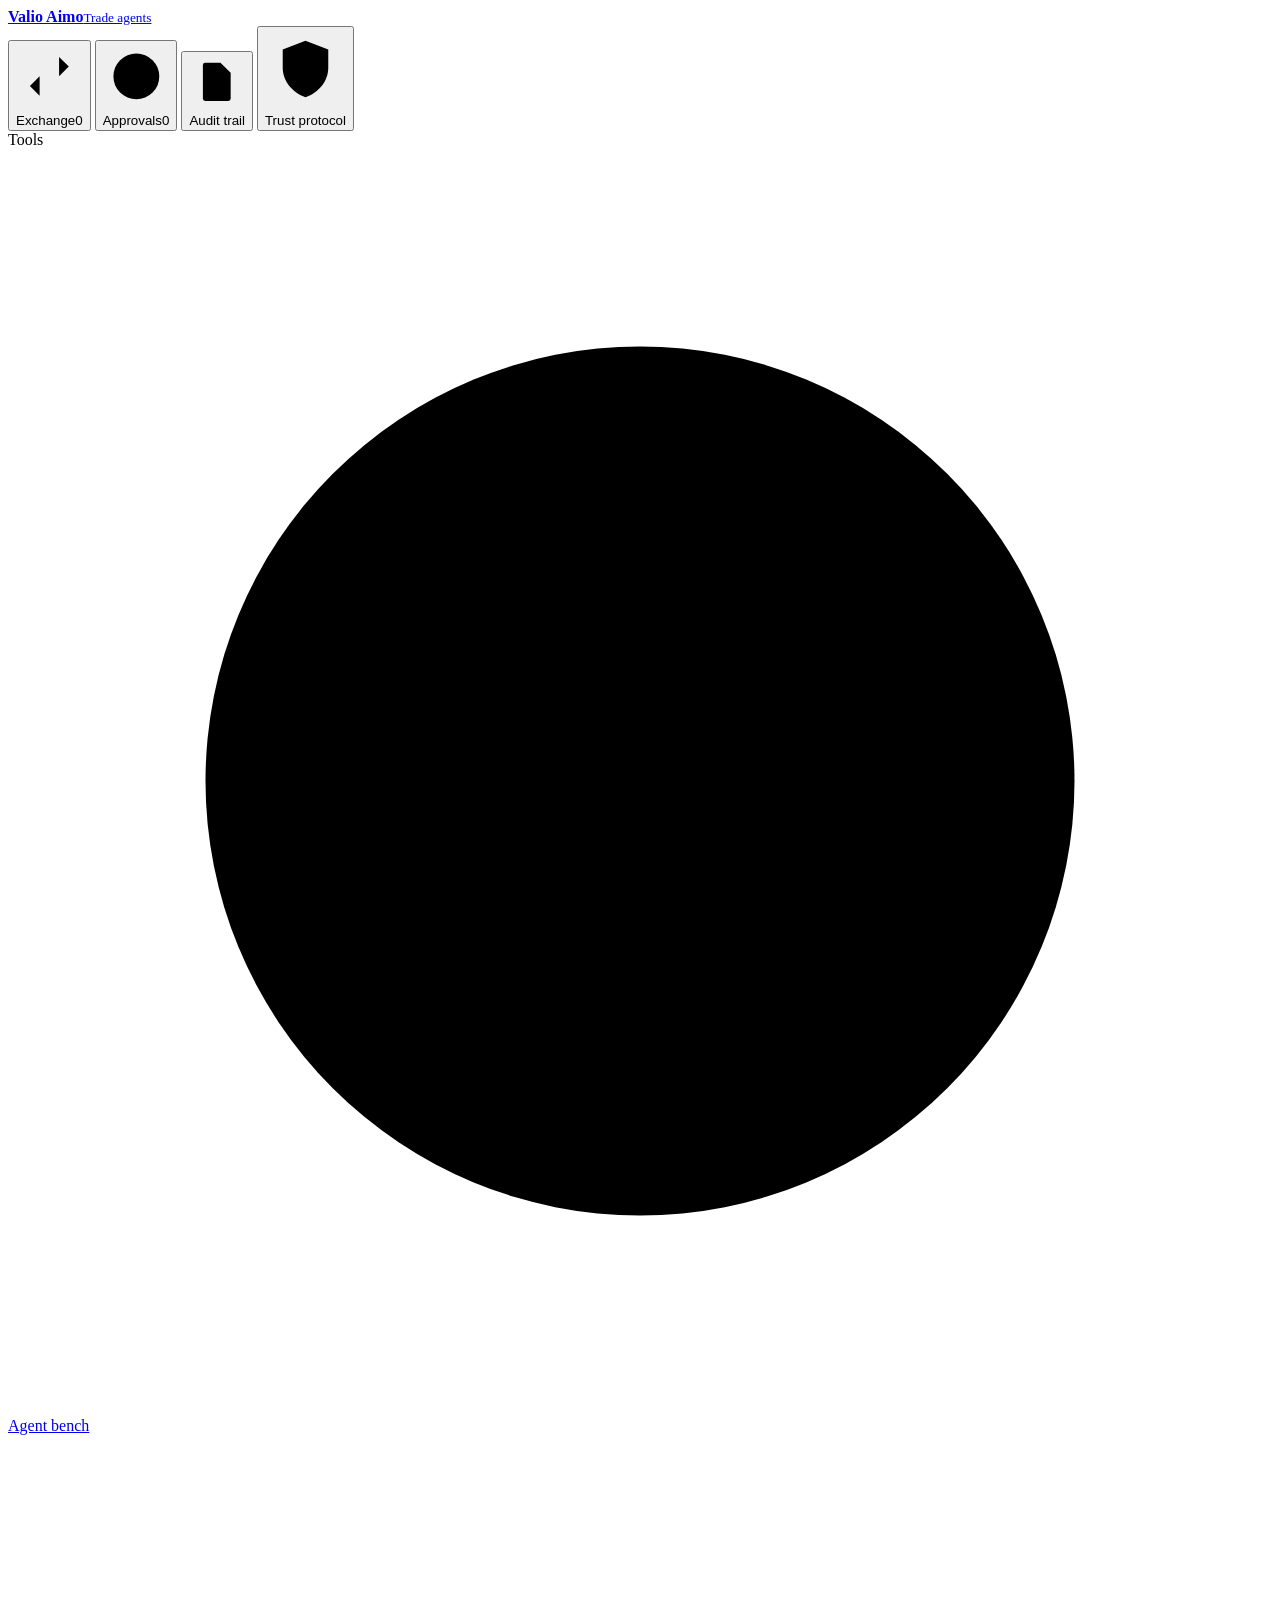
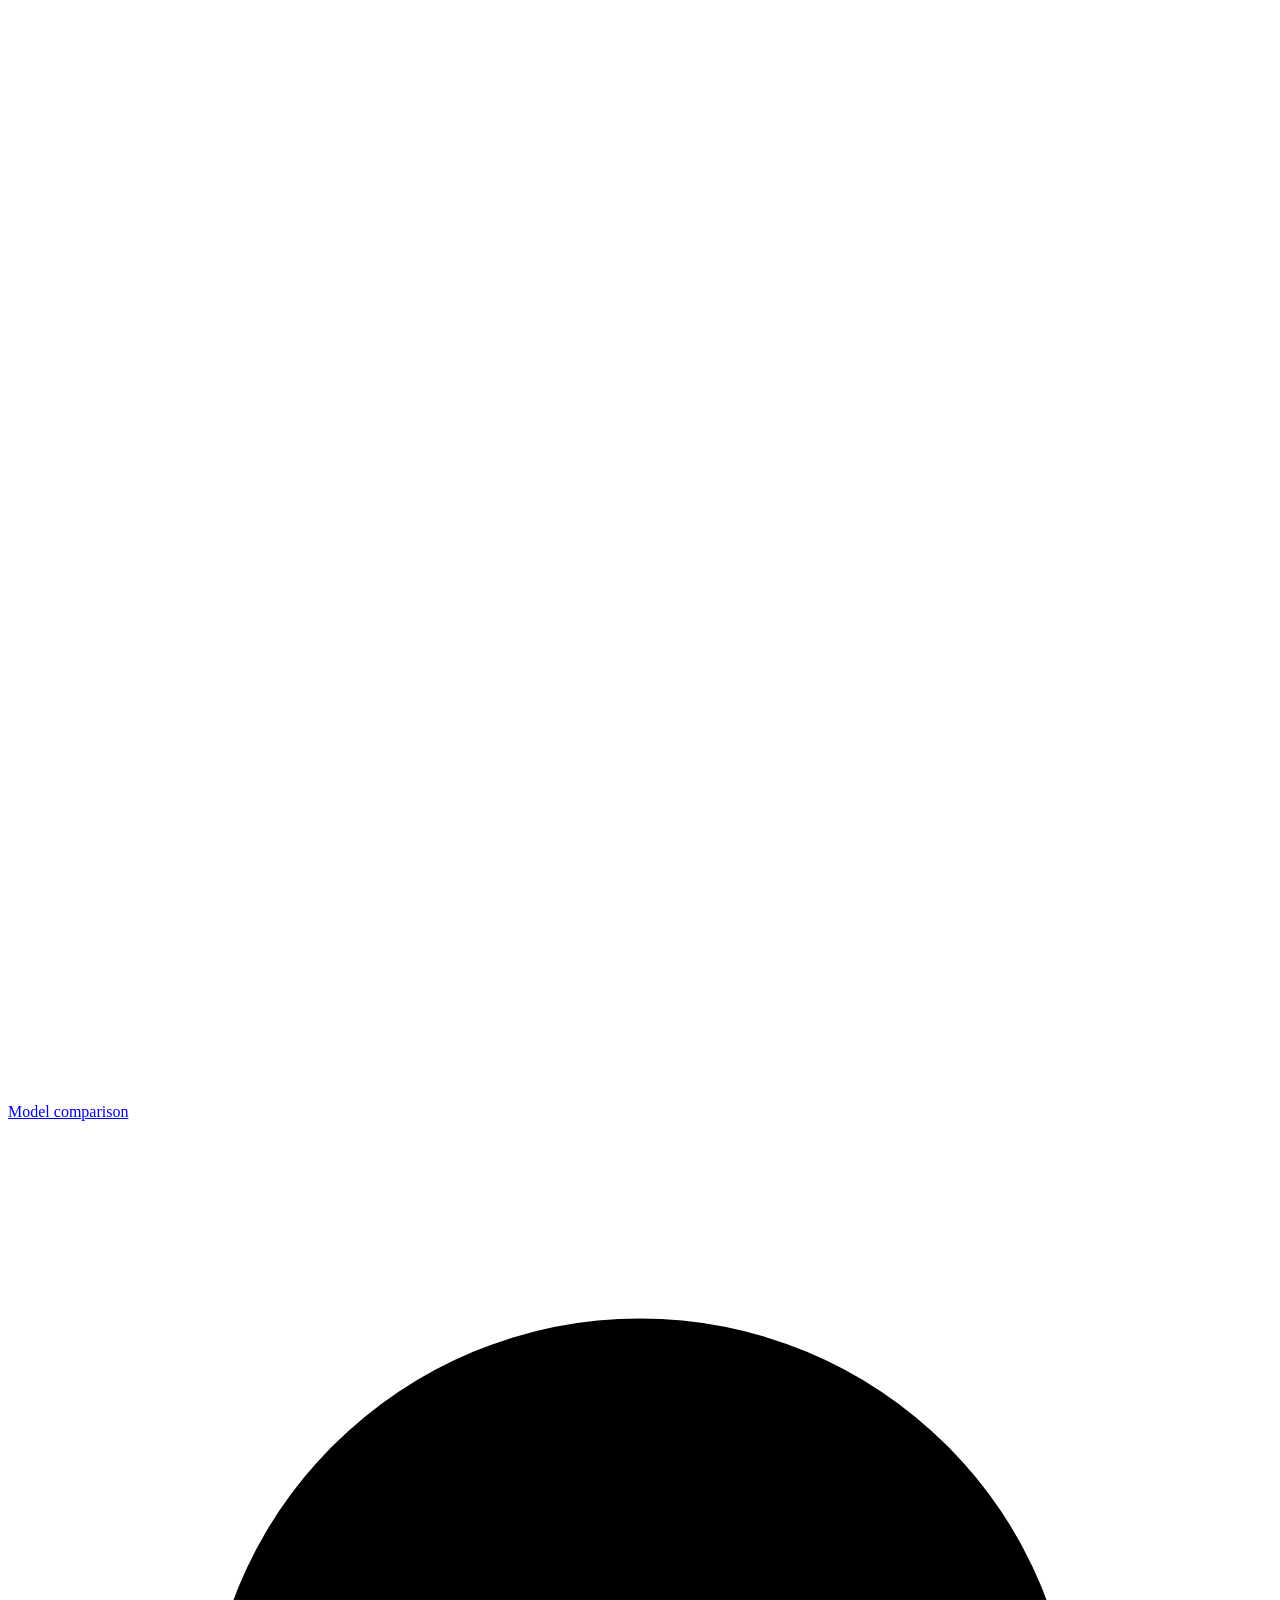
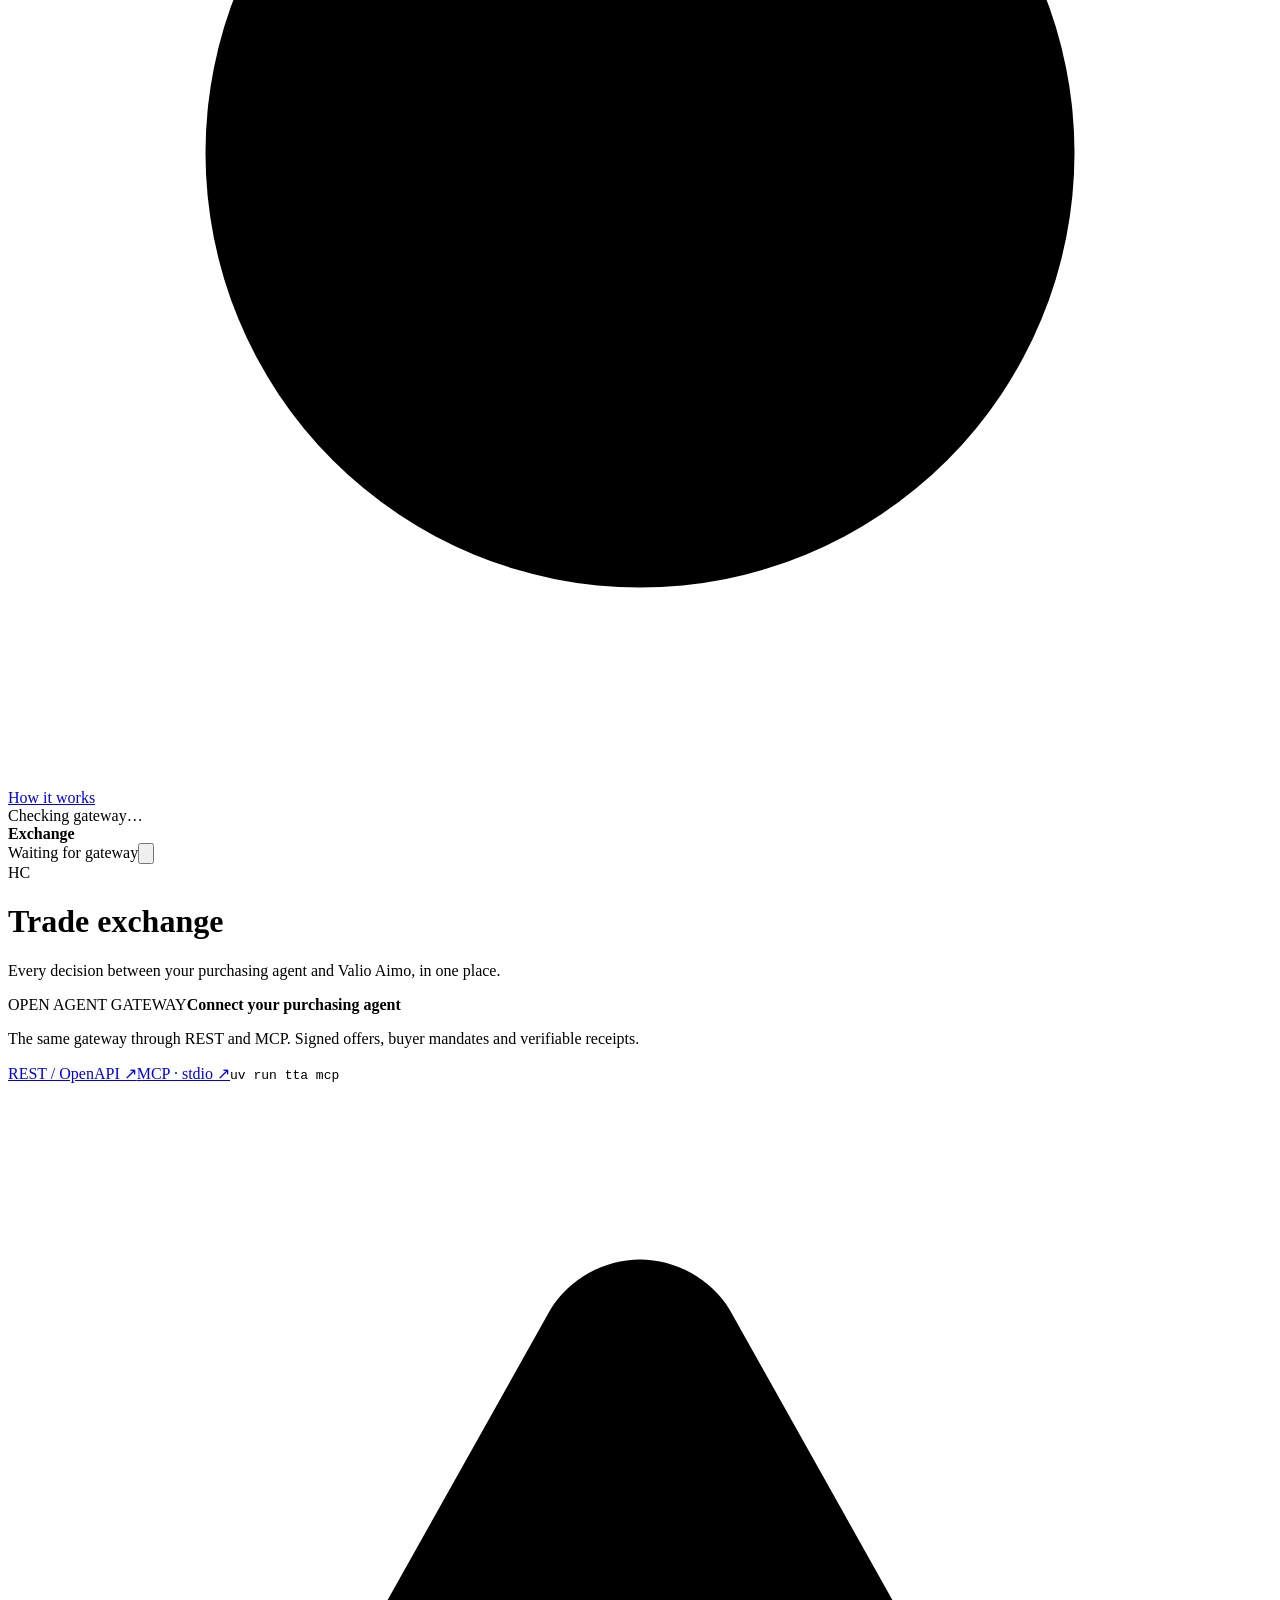
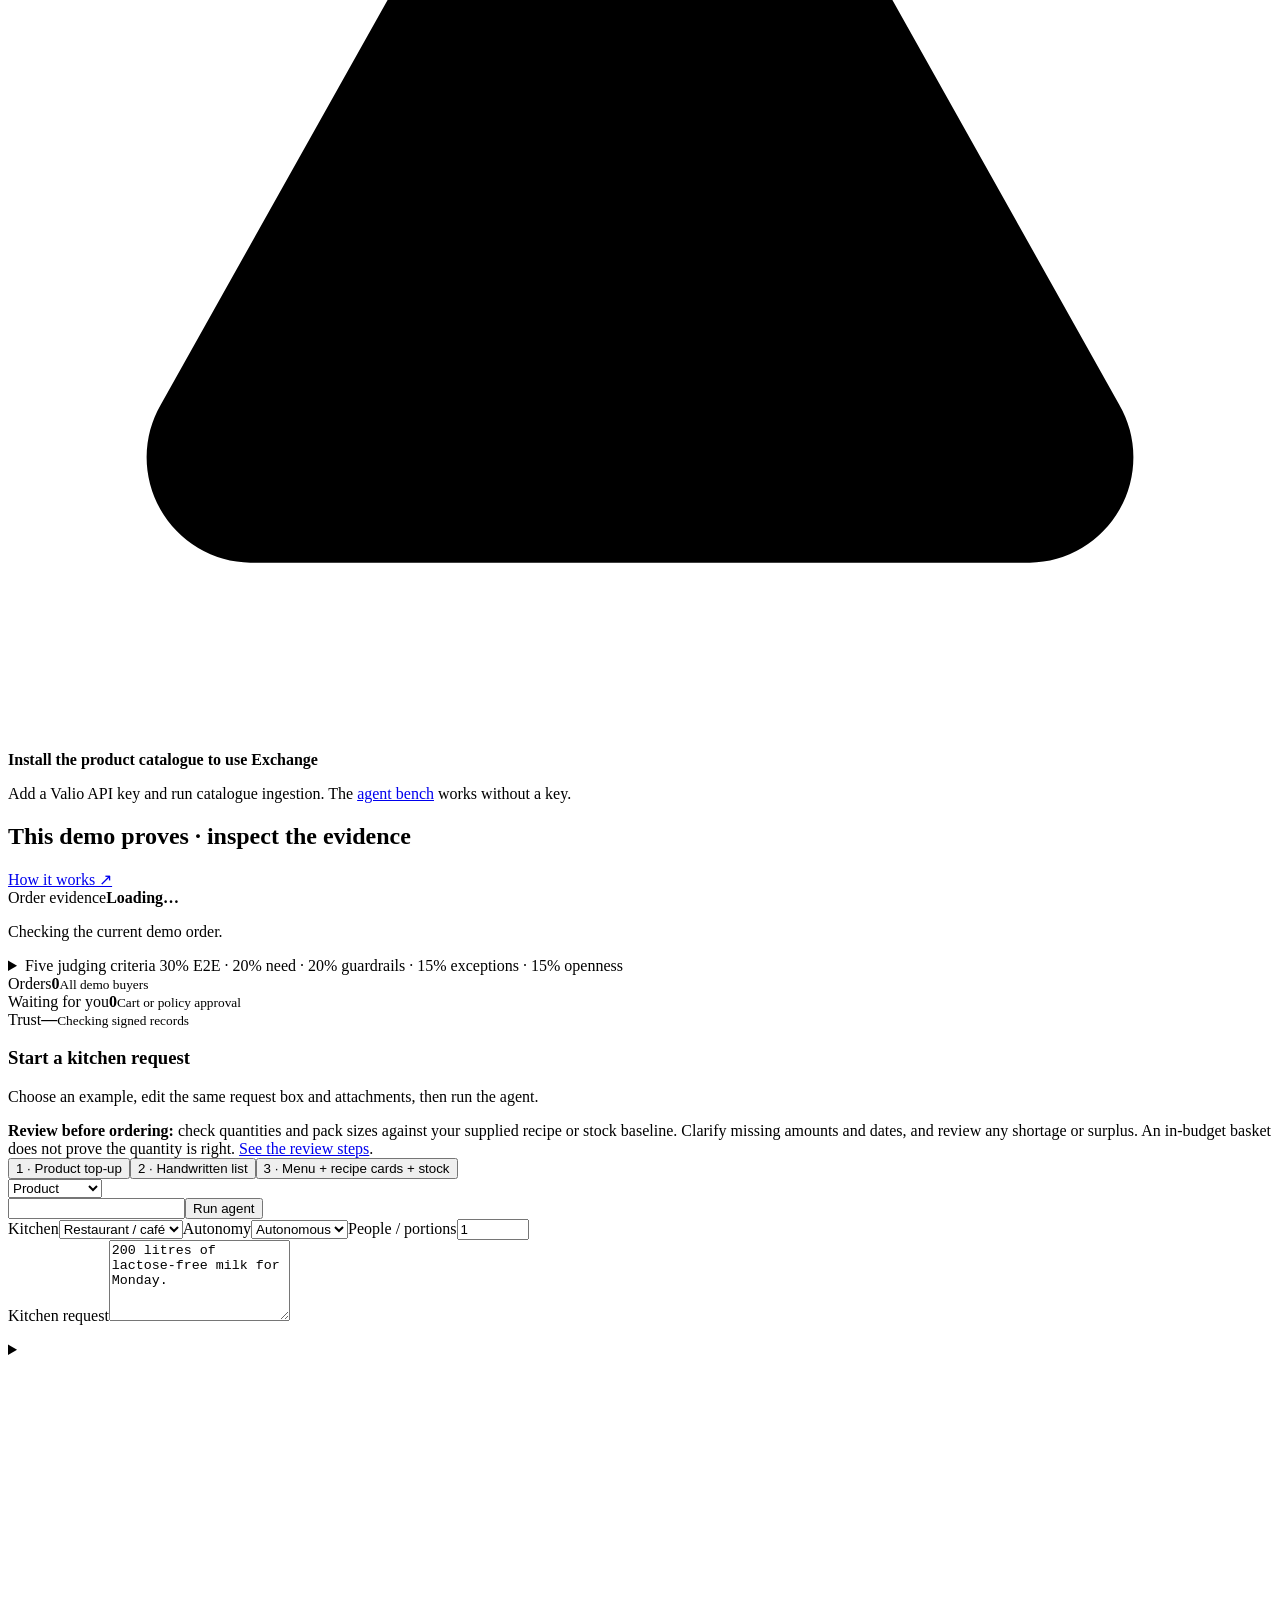
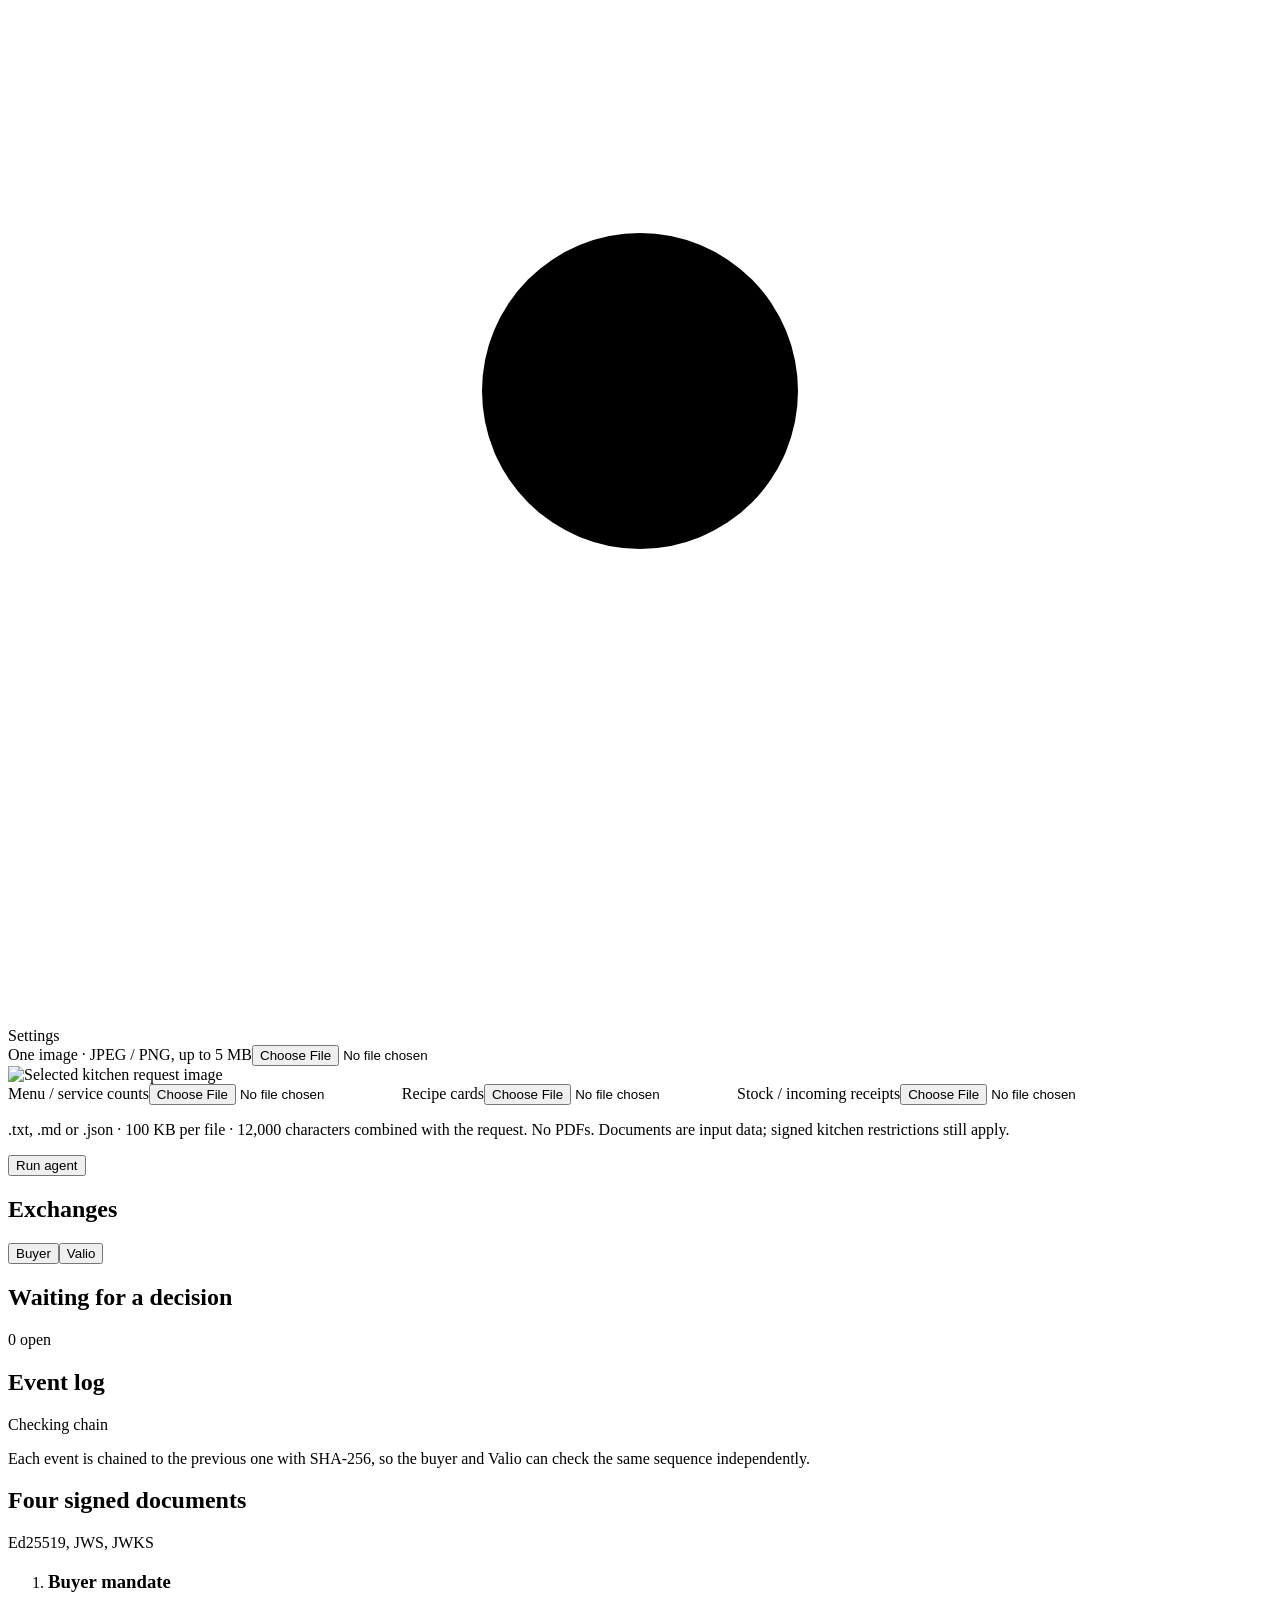
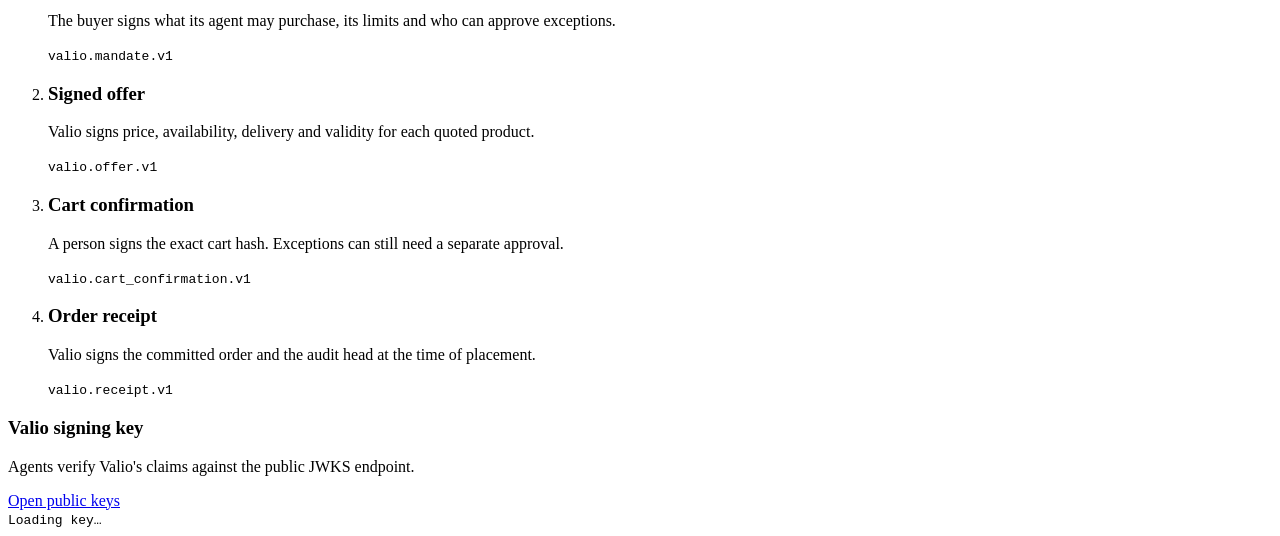
==== commit 1e41815e: "feat: 41-case live benchmark on 4 models, harness guards, Aiven store, buyer-model choice - Agent Re" ====
--- a/trade-agents/web/index.html
+++ b/trade-agents/web/index.html
@@ -7,11 +7,11 @@
   <meta name="theme-color" content="#000000" media="(prefers-color-scheme: dark)">
   <title>Valio Aimo · Trusted Trade Agents</title>
   <link rel="stylesheet" href="/app.css">
-  <link rel="stylesheet" href="/menu.css?v=unified-presets-2">
+  <link rel="stylesheet" href="/menu.css?v=buyer-model-1">
   <link rel="stylesheet" href="/demo-proof.css?v=1">
   <script type="module" src="/demo-proof.js?v=1"></script>
-  <script type="module" src="/app.js?v=actual-time-6"></script>
-  <script type="module" src="/menu.js?v=unified-presets-2"></script>
+  <script type="module" src="/app.js?v=buyer-model-1"></script>
+  <script type="module" src="/menu.js?v=buyer-model-1"></script>
 </head>
 <body>
   <div class="shell">
@@ -45,10 +45,10 @@
 <div class="kitchen-request-modes"><div class="menu-entry-buttons" role="group" aria-label="Request example"><button type="button" data-menu-mode="product" aria-pressed="true">1 · Product top-up</button><button type="button" data-menu-mode="handwritten" aria-pressed="false">2 · Handwritten list</button><button type="button" data-menu-mode="menu" aria-pressed="false">3 · Menu + recipe cards + stock</button></div><select id="request-kind" class="hidden" aria-label="Internal request type"><option value="product">Product</option><option value="handwritten">Handwritten</option><option value="menu">Menu</option></select></div>
 <form id="agent-form" class="hidden" aria-hidden="true"><input id="request-input" value=""><button id="run-button" type="submit">Run agent</button></form>
 <form id="menu-form"><div class="menu-fields"><label>Kitchen<select id="buyer-select"><option value="restaurant" selected>Restaurant / café</option><option value="school">School kitchen</option><option value="hospital">Hospital kitchen</option><option value="hotel">Hotel kitchen</option></select></label><label>Autonomy<select id="mode-select"><option value="autonomous">Autonomous</option><option value="confirm_cart">Confirm cart</option><option value="advise">Advise only</option></select></label><label id="menu-portions-label">People / portions<input id="menu-guests" type="number" min="1" max="10000" step="1" value="1" required></label></div>
-<label class="menu-description-label" for="menu-text">Kitchen request</label><textarea id="menu-text" rows="5" maxlength="12000" placeholder="Describe the need, quantities and delivery date.">200 litres of lactose-free milk for Monday.</textarea><p id="menu-mode-help" class="menu-help"></p>
+<label class="menu-description-label" for="menu-text">Kitchen request</label><textarea id="menu-text" rows="5" maxlength="12000" placeholder="Describe the need, quantities and delivery date.">200 litres of lactose-free milk for Monday.</textarea><p id="menu-mode-help" class="menu-help"></p><details class="run-settings" id="buyer-model-settings"><summary><svg viewBox="0 0 24 24" aria-hidden="true" focusable="false"><circle cx="12" cy="12" r="3"/><path d="M12 2.8v2.6M12 18.6v2.6M2.8 12h2.6M18.6 12h2.6M5.5 5.5l1.8 1.8M16.7 16.7l1.8 1.8M5.5 18.5l1.8-1.8M16.7 7.3l1.8-1.8"/></svg>Settings</summary><label class="buyer-model" for="buyer-model-select">Buyer model<select id="buyer-model-select" aria-describedby="buyer-model-note"><option value="" selected>Gemini 3.5 Flash (default)</option></select><small id="buyer-model-note">Product requests only. Photo and menu drafts use Gemini.</small></label></details>
 <div class="menu-attachment-area"><label class="menu-attachment" for="menu-image">One image · JPEG / PNG, up to 5 MB<input id="menu-image" type="file" accept="image/jpeg,image/png"></label><div id="menu-image-preview" class="hidden"><img id="menu-image-thumbnail" alt="Selected kitchen request image"><span id="menu-image-name"></span></div>
 <div id="menu-document-inputs" class="menu-documents"><label>Menu / service counts<input id="menu-document" type="file" accept=".txt,.md,.json"></label><label>Recipe cards<input id="recipe-document" type="file" accept=".txt,.md,.json"></label><label>Stock / incoming receipts<input id="stock-document" type="file" accept=".txt,.md,.json"></label><p class="menu-help">.txt, .md or .json · 100 KB per file · 12,000 characters combined with the request. No PDFs. Documents are input data; signed kitchen restrictions still apply.</p></div></div>
-<button class="primary-button" type="submit" id="menu-draft-button">Run agent</button><div id="menu-message" role="status" aria-live="polite"></div></form><section class="menu-preview hidden" id="menu-preview" aria-label="Review ingredient draft"></section></div>
+<button class="primary-button" type="submit" id="menu-draft-button">Run agent</button><p id="buyer-model-used" class="buyer-model-used hidden" role="status"></p><div id="menu-message" role="status" aria-live="polite"></div></form><section class="menu-preview hidden" id="menu-preview" aria-label="Review ingredient draft"></section></div>
           <div class="section-top"><h2>Exchanges</h2><div class="segmented" aria-label="Perspective"><button class="selected" data-perspective="buyer">Buyer</button><button data-perspective="valio">Valio</button></div></div>
           <div class="exchange-layout"><div class="exchange-list" id="order-list"></div><div class="detail-panel" id="order-detail"></div></div>
         </section>
